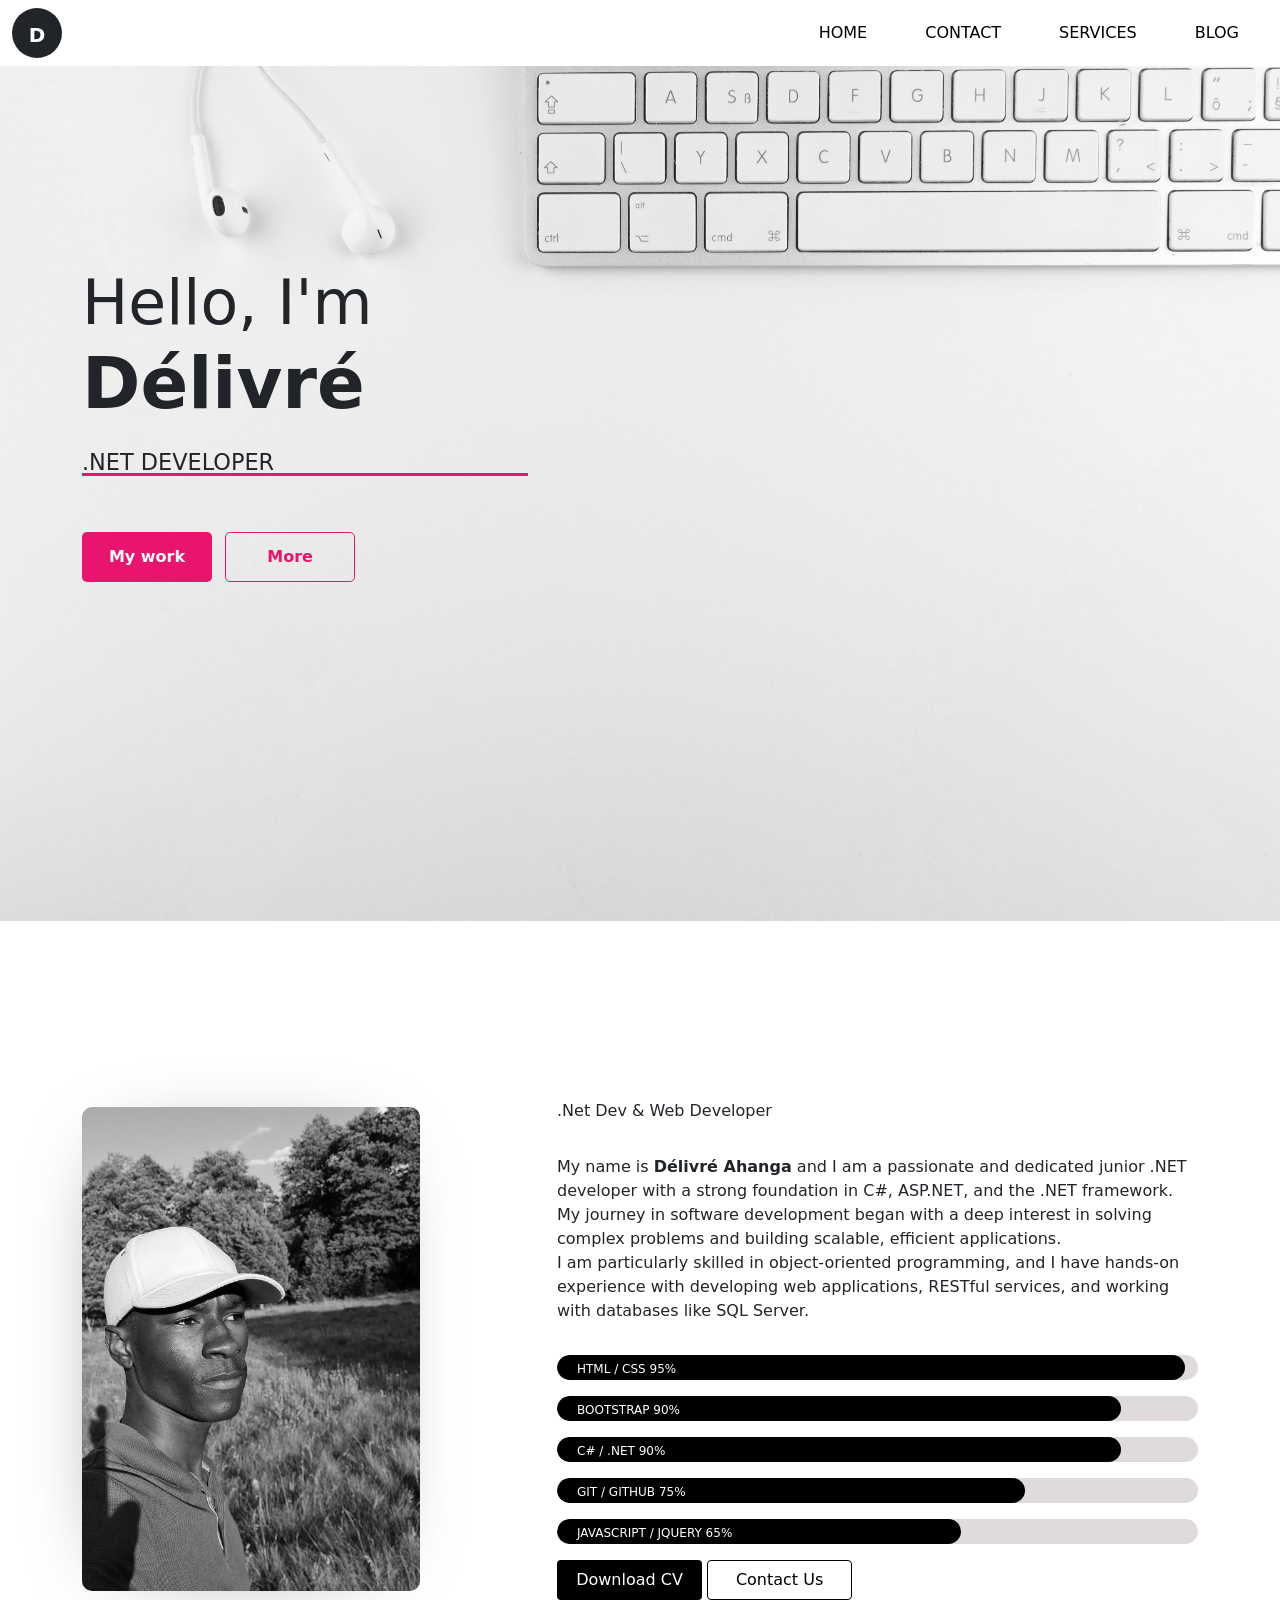
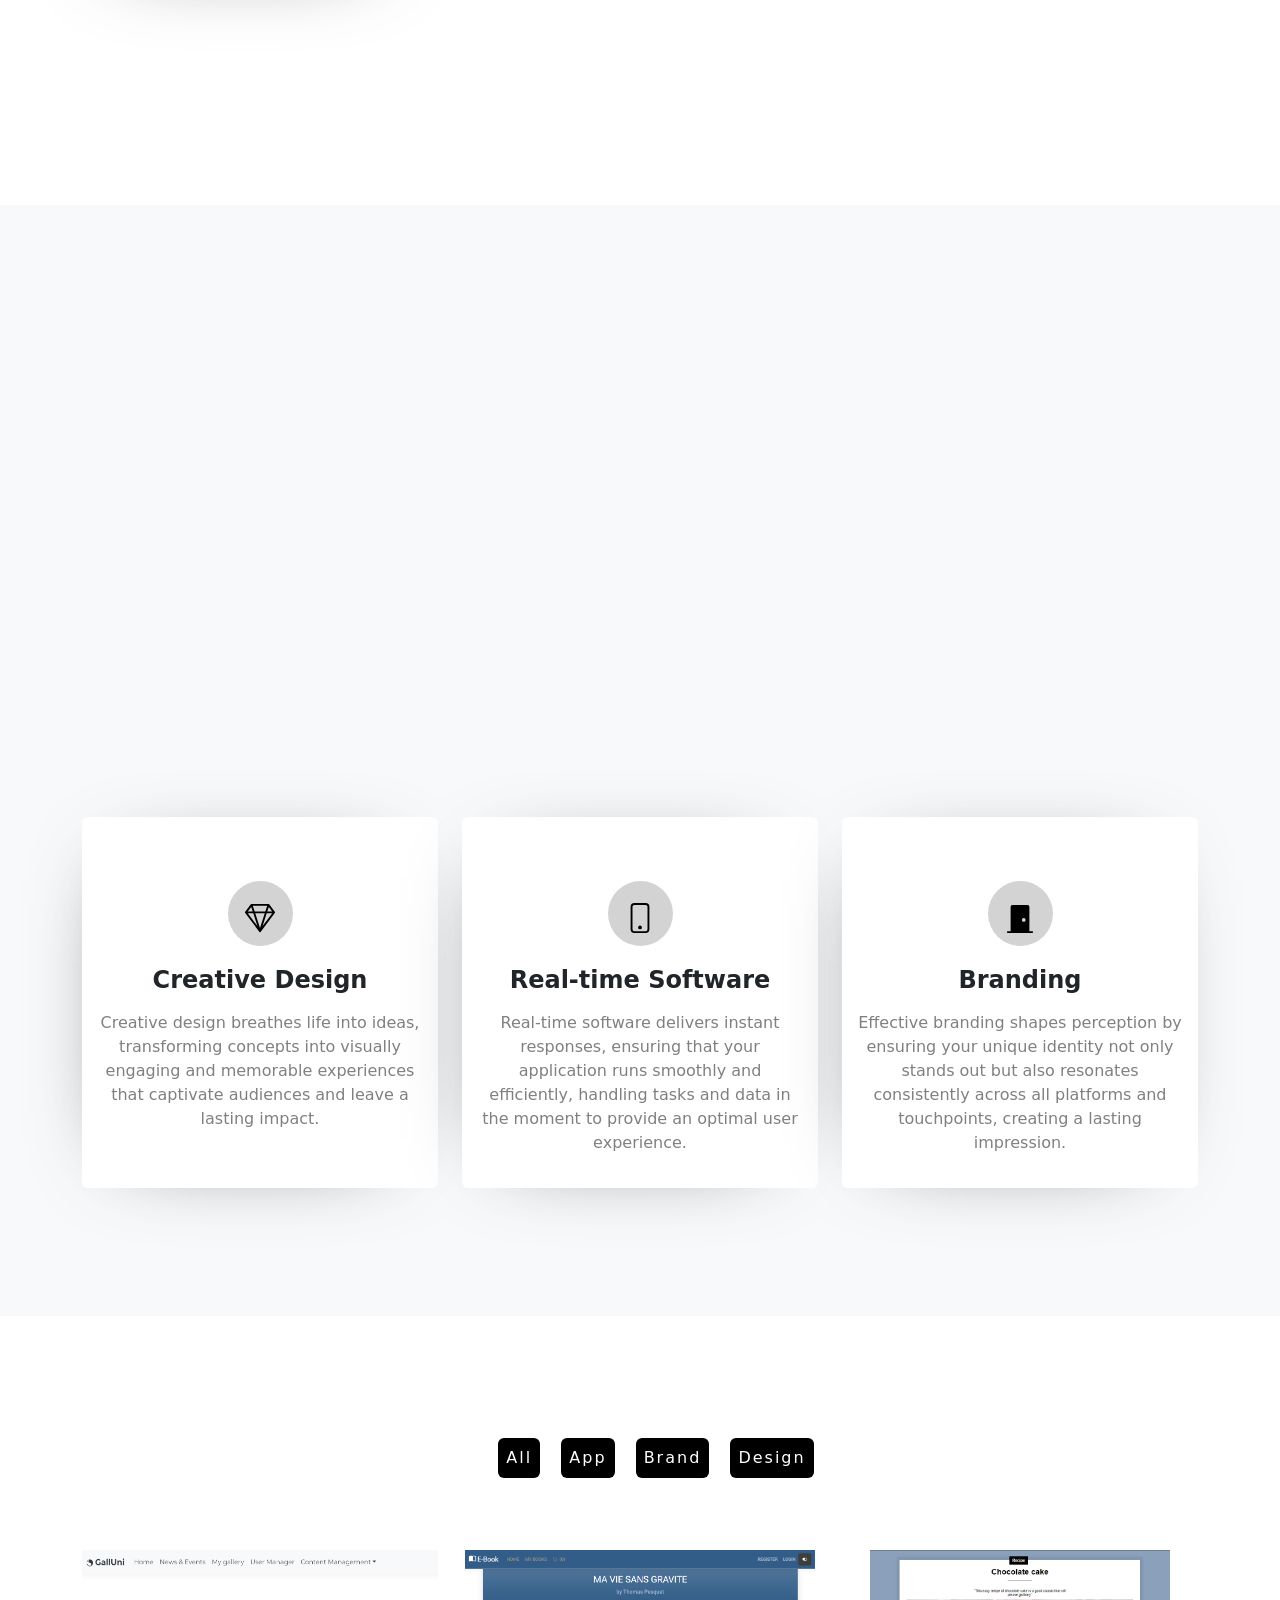
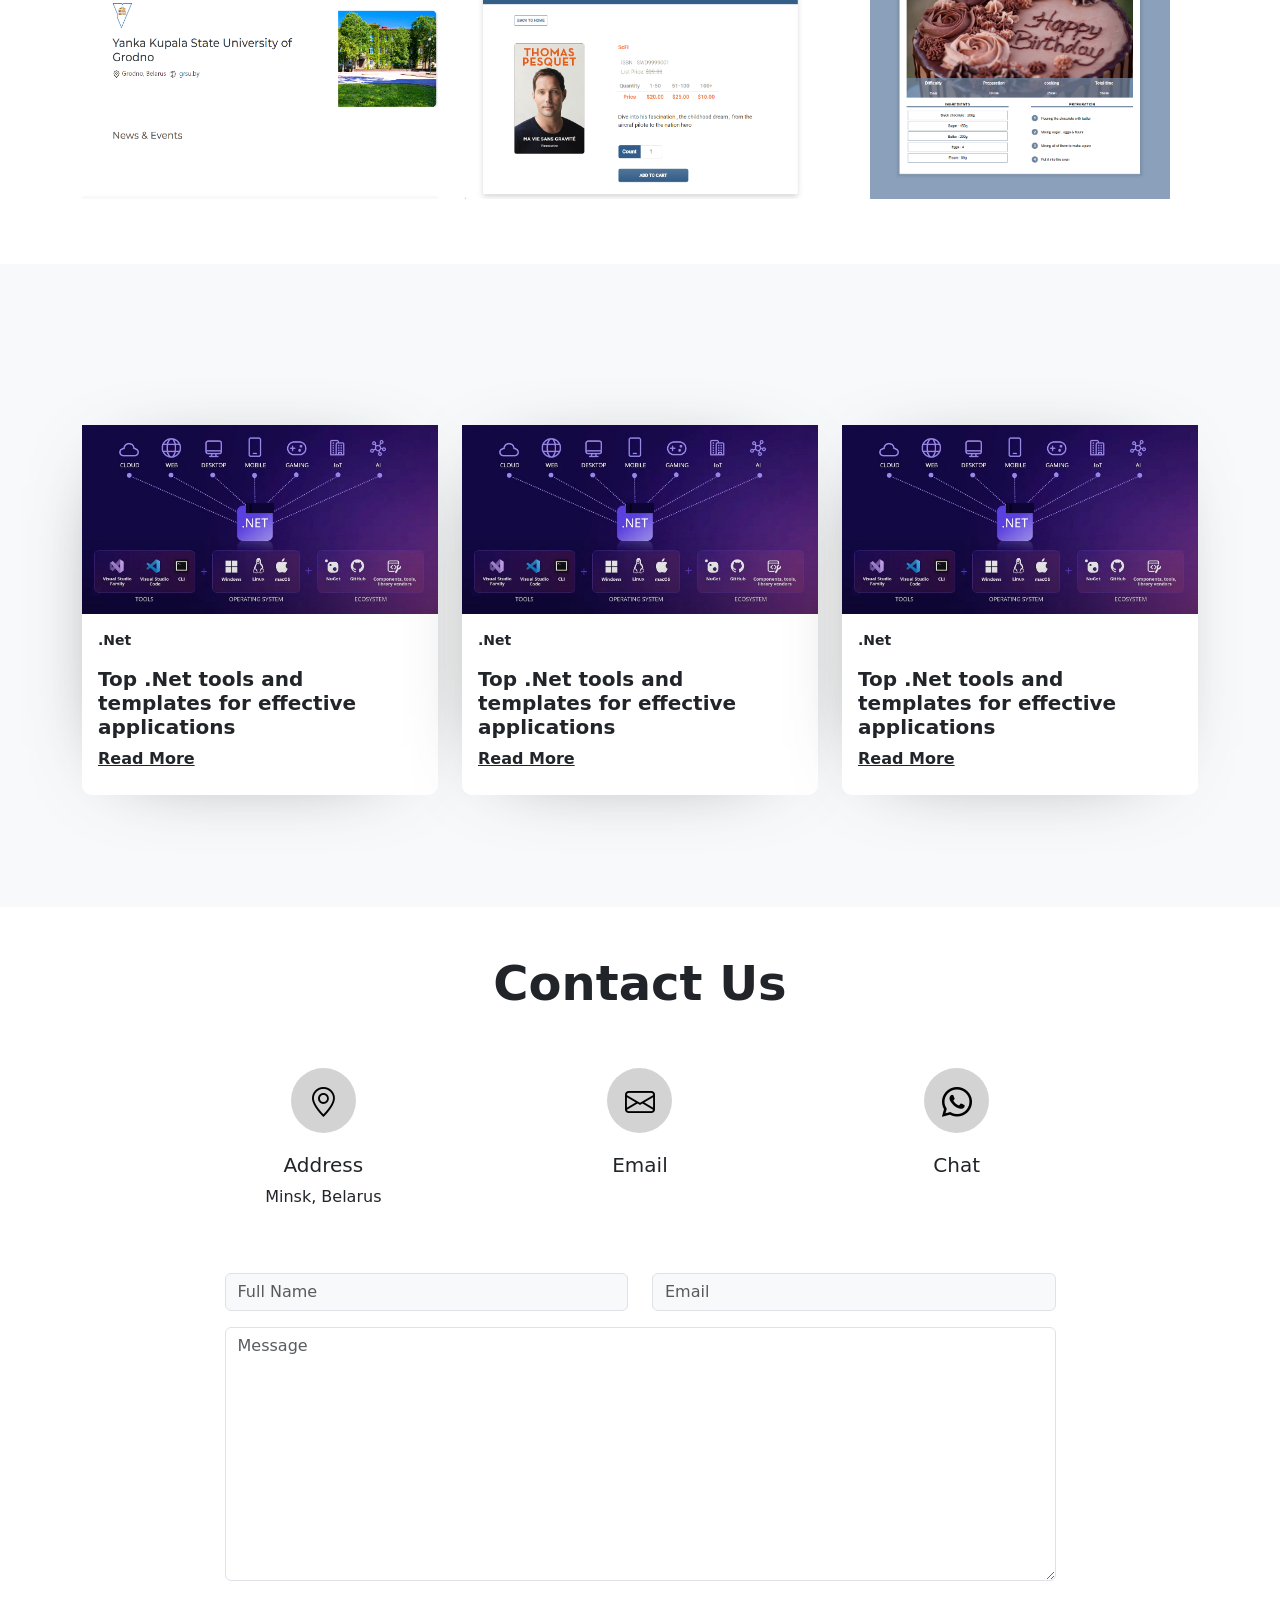
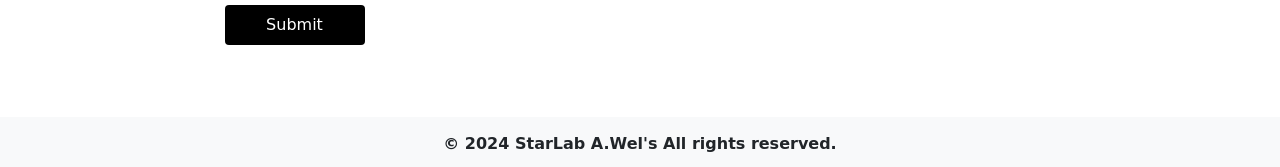
==== index.html @ 3ef00ea8 "Update index.html CV link" ====
<!doctype html>
<html lang="en">
  <head>
    <!-- Required meta tags -->
    <meta charset="utf-8">
    <meta name="viewport" content="width=device-width, initial-scale=1">
    <!--GitHub style-->
    <link rel="stylesheet" href="https://unpkg.com/aos@next/dist/aos.css" />

    <!-- Bootstrap CSS -->
    <link rel="stylesheet" href="https://cdn.jsdelivr.net/npm/bootstrap-icons@1.11.3/font/bootstrap-icons.min.css">
    <link href="https://cdn.jsdelivr.net/npm/bootstrap@5.3.3/dist/css/bootstrap.min.css" rel="stylesheet" integrity="sha384-QWTKZyjpPEjISv5WaRU9OFeRpok6YctnYmDr5pNlyT2bRjXh0JMhjY6hW+ALEwIH" crossorigin="anonymous">
    <link href="https://cdn.jsdelivr.net/npm/bootstrap@5.0.2/dist/css/bootstrap.min.css" rel="stylesheet" integrity="sha384-EVSTQN3/azprG1Anm3QDgpJLIm9Nao0Yz1ztcQTwFspd3yD65VohhpuuCOmLASjC" crossorigin="anonymous">
    <link href="index.css" rel="stylesheet">
    <title>My portfolio</title>
  </head>
  <body>
    <nav class="navbar navbar-expand-lg text-uppercase sticky-top">
      <div class="container-fluid">
        <a class="navbar-brand fw-bold p-0 m-0 text-start" href="#main">
          <div class="circle bg-dark text-white text-center text-decoration-none m-0"
           style="height:50px;width:50px; font-size: 20px;">
            D
          </div>
        </a>
        <div class="navbar-toggler toggle text-end" type="button" data-bs-toggle="collapse" data-bs-target="#navbarNav" aria-controls="navbarNav" aria-expanded="false" aria-label="Toggle navigation">
          <!--<span class="navbar-toggler-icon"></span>-->
          <span></span>
          <span></span>
          <span></span>        
        </div>
        <script>
          let menutoggle=document.querySelector('.toggle');
          menutoggle.onclick= function(){
            menutoggle.classList.toggle('active');
          }
        </script>
        <div class="collapse navbar-collapse" id="navbarNav">
          <div class="navbar-nav ms-auto">
            <a class="nav-link px-lg-4 rounded" aria-current="page" href="#main">Home</a>
            <a class="nav-link px-lg-4 rounded" href="#contact">Contact</a>
            <a class="nav-link px-lg-4 rounded" href="#services">Services</a>
            <a class="nav-link px-lg-4 rounded" href="#blog">Blog</a>
          </div>
        </div>
      </div>
    </nav>  
    <div class="container-fluid">
      <div class="toast bg-success sticky-top text-center" id="successToast" style="position: fixed; top: 20px; right: 20px;" data-delay="3000">
        <div class="toast-header">
            <strong class="me-auto text-white">Success</strong>
            <button type="button" class="ml-2 mb-1 close" data-dismiss="toast">&times;</button>
        </div>
        <div class="toast-body text-white">
            Message sent successfully!
        </div>
     </div>
    </div>   
    
    <!--main section start  -->
<section id="main" class="main py-5">
  <div class="container py-5">
    <div class="row py-5">
      <div class="col-g-6 py-5">
        <h4>  
          <small style="font-weight: lighter;">Hello, I'm</small><br>
          Délivré
        </h4>
        <h6 class="pt-3">.NET DEVELOPER</h6>
        <input type="button" value="My work" class="btn1 mt-5 me-2" href="#portfolio">
        <input type="button" value="More" class="btn2 mt-5">
      </div>
    </div>
  </div>
</section>

<section class="about py-5">
  <div class="container py-5">
    <div class="row">
      <div class="col-lg-5" style=" object-fit:scale-down;">
        <img src="delivre_whiteandblack.jpg" data-aos="fade-right" data-aos-duration="1500"
         class="img-fluid" style="text-align:center;" alt="">
      </div>
      <div class="col-lg-7 pt-3">
        <h1 data-aos="flip-up" data-aos-duration="1500"> About Me</h1>
        <p> .Net Dev & Web Developer</p>
        <p class="py-3">          
            My name is <span class="fw-bold">Délivré Ahanga</span> and I am a passionate and dedicated junior .NET developer with a strong foundation in C#, ASP.NET, and the .NET framework.
            <br> My journey in software development began with a deep interest in solving complex problems and building scalable, efficient applications.
            <br>I am particularly skilled in object-oriented programming, and I have hands-on experience with developing web applications, RESTful services, and  
            working with databases like SQL Server.         
        </p>
        <div class="progress my-3">
          <div class="pro-value1">
            <p>HTML / CSS  <span class="text-white float-right"> 95%</span></p>
          </div>          
        </div>
        <div class="progress my-3">
          <div class="pro-value2">
            <p>BOOTSTRAP <span class="text-white float-right">90%</span></p>
          </div>
        </div>
        <div class="progress my-3">
          <div class="pro-value3">
            <p>C# / .NET <span class="text-white float-right">90%</span></p>
          </div>
        </div>
        <div class="progress my-3">
          <div class="pro-value5">
            <p>GIT / GITHUB <span class="text-white float-right">75%</span></p>
          </div>
        </div>
        <div class="progress my-3">
          <div class="pro-value4">
            <p>JAVASCRIPT / JQUERY <span class="text-white float-right">65%</span></p>
          </div>
        </div>
        
        <a href="https://drive.google.com/file/d/1N7n8lRLq1uTWmAWv3kA9rnPeduih3I2L/view?usp=sharing" target="_blank" style="text-decorative-none">
          <input type="button" class="btn1" value="Download CV"></a>
        <input type="button" class="btn2" value="Contact Us">
      </div>
    </div>
  </div>
</section>

<section class="services py-5 bg-light" id="services">
  <div class="container py-5">
    <h1 class="text-center pb-5" data-aos="flip-up" data-aos-duration="1500"> Services</h1>
    <div class="row pb-3">
      <div class="col-lg-4 mb-3">
        <div class="card text-center py-5"data-aos="fade-in" data-aos-duration="1500">
          <div  class="card-body">
            <div class="circle text-center">
              <span>
                <svg xmlns="http://www.w3.org/2000/svg" width="16" height="16" fill="currentColor" class="bi bi-display" viewBox="0 0 16 16">
                  <path d="M0 4s0-2 2-2h12s2 0 2 2v6s0 2-2 2h-4q0 1 .25 1.5H11a.5.5 0 0 1 0 1H5a.5.5 0 0 1 0-1h.75Q6 13 6 12H2s-2 0-2-2zm1.398-.855a.76.76 0 0 0-.254.302A1.5 1.5 0 0 0 1 4.01V10c0 .325.078.502.145.602q.105.156.302.254a1.5 1.5 0 0 0 .538.143L2.01 11H14c.325 0 .502-.078.602-.145a.76.76 0 0 0 .254-.302 1.5 1.5 0 0 0 .143-.538L15 9.99V4c0-.325-.078-.502-.145-.602a.76.76 0 0 0-.302-.254A1.5 1.5 0 0 0 13.99 3H2c-.325 0-.502.078-.602.145"/>
                </svg>
              </span>
            </div>
            <h4 class="fw-bold pb-2">Web Design</h4>
            <p>In today's world, the visual design of software is key to creating user-friendly interfaces.
               That's where web designers like me step in and bring ideas to life.</p>
          </div>
        </div>
      </div>

      <div class="col-lg-4 mb-3">
        <div class="card text-center py-5" data-aos="fade-up" data-aos-duration="1500">
          <div  class="card-body">
            <div class="circle text-center">
              <span>
                <svg xmlns="http://www.w3.org/2000/svg" width="16" height="16" fill="currentColor" class="bi bi-phone" viewBox="0 0 16 16">
                  <path d="M11 1a1 1 0 0 1 1 1v12a1 1 0 0 1-1 1H5a1 1 0 0 1-1-1V2a1 1 0 0 1 1-1zM5 0a2 2 0 0 0-2 2v12a2 2 0 0 0 2 2h6a2 2 0 0 0 2-2V2a2 2 0 0 0-2-2z"/>
                  <path d="M8 14a1 1 0 1 0 0-2 1 1 0 0 0 0 2"/>
                </svg>
              </span>
            </div>
            <h4 class="fw-bold pb-2">Responsive Software</h4>
            <p>Responsive software adapts smoothly to various devices, ensuring your application 
              looks and functions well across all platforms.
              </p>
            </div>
        </div>
      </div>

      <div class="col-lg-4 mb-3">
        <div class="card text-center py-5" data-aos="fade-right" data-aos-duration="1500">
          <div  class="card-body">
            <div class="circle text-center">
              <span>
                <svg xmlns="http://www.w3.org/2000/svg" width="16" height="16" fill="currentColor" class="bi bi-code-slash" viewBox="0 0 16 16">
                  <path d="M10.478 1.647a.5.5 0 1 0-.956-.294l-4 13a.5.5 0 0 0 .956.294zM4.854 4.146a.5.5 0 0 1 0 .708L1.707 8l3.147 3.146a.5.5 0 0 1-.708.708l-3.5-3.5a.5.5 0 0 1 0-.708l3.5-3.5a.5.5 0 0 1 .708 0m6.292 0a.5.5 0 0 0 0 .708L14.293 8l-3.147 3.146a.5.5 0 0 0 .708.708l3.5-3.5a.5.5 0 0 0 0-.708l-3.5-3.5a.5.5 0 0 0-.708 0"/>
                </svg>
              </span>
            </div>
            <h4 class="fw-bold pb-2">Development</h4>
            <p>Development is where ideas turn into functional solutions.
               I focus on building robust and efficient applications, ensuring that every feature works smoothly and meets the user's needs.
              </p>
          </div>
        </div>
      </div>
    </div>
    <div class="row pb-3">
      <div class="col-lg-4 mb-3">
        <div class="card text-center py-5" data-aos="fade-left" data-aos-duration="1500">
          <div  class="card-body">
            <div class="circle text-center">
              <span>
                <svg xmlns="http://www.w3.org/2000/svg" width="16" height="16" fill="currentColor" class="bi bi-gem" viewBox="0 0 16 16">
                  <path d="M3.1.7a.5.5 0 0 1 .4-.2h9a.5.5 0 0 1 .4.2l2.976 3.974c.149.185.156.45.01.644L8.4 15.3a.5.5 0 0 1-.8 0L.1 5.3a.5.5 0 0 1 0-.6zm11.386 3.785-1.806-2.41-.776 2.413zm-3.633.004.961-2.989H4.186l.963 2.995zM5.47 5.495 8 13.366l2.532-7.876zm-1.371-.999-.78-2.422-1.818 2.425zM1.499 5.5l5.113 6.817-2.192-6.82zm7.889 6.817 5.123-6.83-2.928.002z"/>
                </svg>
              </span>
            </div>
            <h4 class="fw-bold pb-2">Creative Design</h4>
            <p>Creative design breathes life into ideas, transforming concepts into visually engaging 
              and memorable experiences that captivate audiences and leave a lasting impact.
            </p>
          </div>
        </div>
      </div>

      <div class="col-lg-4 mb-3">
        <div class="card text-center py-5" data-aos="fade-down" data-aos-duration="1500">
          <div  class="card-body">
            <div class="circle text-center">
              <span>
                <svg xmlns="http://www.w3.org/2000/svg" width="16" height="16" fill="currentColor" class="bi bi-phone" viewBox="0 0 16 16">
                  <path d="M11 1a1 1 0 0 1 1 1v12a1 1 0 0 1-1 1H5a1 1 0 0 1-1-1V2a1 1 0 0 1 1-1zM5 0a2 2 0 0 0-2 2v12a2 2 0 0 0 2 2h6a2 2 0 0 0 2-2V2a2 2 0 0 0-2-2z"/>
                  <path d="M8 14a1 1 0 1 0 0-2 1 1 0 0 0 0 2"/>
                </svg>
              </span>
            </div>
            <h4 class="fw-bold pb-2">Real-time Software</h4>
            <p>
              Real-time software delivers instant responses, ensuring that your application runs smoothly and efficiently,
               handling tasks and data in the moment to provide an optimal user experience.
            </p>
          </div>
        </div>
      </div>

      <div class="col-lg-4 mb-3">
        <div class="card text-center py-5" data-aos="fade-down-right" data-aos-duration="1500">
          <div  class="card-body">
            <div class="circle text-center">
              <span>
                <svg xmlns="http://www.w3.org/2000/svg" width="16" height="16" fill="currentColor" class="bi bi-door-closed-fill" viewBox="0 0 16 16">
                  <path d="M12 1a1 1 0 0 1 1 1v13h1.5a.5.5 0 0 1 0 1h-13a.5.5 0 0 1 0-1H3V2a1 1 0 0 1 1-1zm-2 9a1 1 0 1 0 0-2 1 1 0 0 0 0 2"/>
                </svg>
              </span>
            </div>
            <h4 class="fw-bold pb-2">Branding</h4>
            <p>
              Effective branding shapes perception by ensuring your unique identity not only stands out 
              but also resonates consistently across all platforms and touchpoints, creating a lasting impression.
            </p>
          </div>
        </div>
      </div>
    </div>
  </div>
</section>
<section id="portfolio" class="portfolio">
  <div  class="container">
    <h1 class="text-center pb-5" data-aos="flip-up" data-aos-duration="1500">Portfolio</h1>
    <div class="control text-center">
      <ul>
        <li class="button m-2 p-2 active rounded" data-filter="filter">All</li>
        <li class="button active m-2 p-2 rounded" data-filter="App">App</li>
        <li class="button active m-2 p-2 rounded" data-filter="Brand">Brand</li>
        <li class="button active m-2 p-2 rounded" data-filter="Design">Design</li>
      </ul>
    </div>
    <div class="row my-5">
      <div class="col-lg-4 my-3" data-aos="fade-down-right" data-aos-duration="1000" data-aos-offset="300"
      data-aos-easing="ease-in-sine">
        <div class="item text-center">
          <img src="galluni.png"class="img-fluid filter App Brand Design" alt="">
          <span><svg data-bs-toggle="modal" data-bs-target="#portfolio-modal" xmlns="http://www.w3.org/2000/svg" width="50" height="50" fill="currentColor" class="bi bi-plus" viewBox="0 0 16 16">
            <path d="M8 4a.5.5 0 0 1 .5.5v3h3a.5.5 0 0 1 0 1h-3v3a.5.5 0 0 1-1 0v-3h-3a.5.5 0 0 1 0-1h3v-3A.5.5 0 0 1 8 4"/>
          </svg></span>
        </div>        
      </div>

      <div class="col-lg-4 my-3" data-aos="fade-down" data-aos-duration="1000"
      data-aos-anchor-placement="top-bottom">
        <div class="item text-center">
          <img src="bulky.png" class="img-fluid filter Brand" alt="">
          <span><svg data-bs-toggle="modal" data-bs-target="#portfolio-modal1" xmlns="http://www.w3.org/2000/svg" width="50" height="50" fill="currentColor" class="bi bi-plus" viewBox="0 0 16 16">
            <path d="M8 4a.5.5 0 0 1 .5.5v3h3a.5.5 0 0 1 0 1h-3v3a.5.5 0 0 1-1 0v-3h-3a.5.5 0 0 1 0-1h3v-3A.5.5 0 0 1 8 4"/>
          </svg></span>
        </div>        
      </div>
      <div class="col-lg-4 my-3" data-aos="fade-down-left" data-aos-duration="1000">
        <div class="item text-center">
          <img src="cake.png" class="img-fluid filter Design" alt="">
          <span><svg data-bs-toggle="modal" data-bs-target="#portfolio-modal2" xmlns="http://www.w3.org/2000/svg" width="50" height="50" fill="currentColor" class="bi bi-plus" viewBox="0 0 16 16">
            <path d="M8 4a.5.5 0 0 1 .5.5v3h3a.5.5 0 0 1 0 1h-3v3a.5.5 0 0 1-1 0v-3h-3a.5.5 0 0 1 0-1h3v-3A.5.5 0 0 1 8 4"/>
          </svg></span>
        </div>        
      </div>
      <!--
      <div class="col-lg-4 my-3" data-aos="fade-up-left" data-aos-duration="1000">
        <div class="item text-center">
          <img src="contract_manager.png" class="img-fluid filter Design" alt="">
          <span><svg data-bs-toggle="modal" data-bs-target="#portfolio-modal3" xmlns="http://www.w3.org/2000/svg" width="50" height="50" fill="currentColor" class="bi bi-plus" viewBox="0 0 16 16">
            <path d="M8 4a.5.5 0 0 1 .5.5v3h3a.5.5 0 0 1 0 1h-3v3a.5.5 0 0 1-1 0v-3h-3a.5.5 0 0 1 0-1h3v-3A.5.5 0 0 1 8 4"/>
          </svg></span>
        </div>        
      </div>
      <div class="col-lg-4 my-3" data-aos="fade-up-right" data-aos-duration="1000">
        <div class="item text-center">
          <img src="morse.png" class="img-fluid filter Design" alt="">
          <span><svg data-bs-toggle="modal" data-bs-target="#portfolio-modal4" xmlns="http://www.w3.org/2000/svg" width="50" height="50" fill="currentColor" class="bi bi-plus" viewBox="0 0 16 16">
            <path d="M8 4a.5.5 0 0 1 .5.5v3h3a.5.5 0 0 1 0 1h-3v3a.5.5 0 0 1-1 0v-3h-3a.5.5 0 0 1 0-1h3v-3A.5.5 0 0 1 8 4"/>
          </svg></span>
        </div>        
      </div>
    -->
    </div>
    </div>
  </div>
</section>

<section class="blog bg-light py-5" id="blog">
  <div class="container">
    <h1 class="text-center" data-aos="flip-left" data-aos-duration="1500">Our Blog</h1>
    <div class="row py-5">
      <div class="col-lg-4 mb-3" data-aos="fade-down-right" data-aos-duration="1000">
        <div class="card">
          <img src="dotnetpic.jpg" class="img-fluid" alt="">
          <small class="px-3 py-3 fw-bold">.Net</small>
          <h5 class="fw-bold px-3">Top .Net tools and templates for effective applications</h5>
          <a href="#" class="fw-bold px-3 pb-4 text-dark">Read More</a>
        </div>
      </div>
      <div class="col-lg-4 mb-3" data-aos="fade-up" data-aos-duration="1000">
        <div class="card">
          <img src="dotnetpic.jpg" class="img-fluid" alt="">
          <small class="px-3 py-3 fw-bold">.Net</small>
          <h5 class="fw-bold px-3">Top .Net tools and templates for effective applications</h5>
          <a href="#" class="fw-bold px-3 pb-4 text-dark">Read More</a>
        </div>
      </div>
      <div class="col-lg-4 mb-3" data-aos="fade-down-left" data-aos-duration="1000">
        <div class="card">
          <img src="dotnetpic.jpg" class="img-fluid" alt="">
          <small class="px-3 py-3 fw-bold">.Net</small>
          <h5 class="fw-bold px-3">Top .Net tools and templates for effective applications</h5>
          <a href="#" class="fw-bold px-3 pb-4 text-dark">Read More</a>
        </div>
      </div>
    </div>
  </div>
</section>

<section class="contact py-5" id="contact">
  <div class="container">
    <h1 class="text-center">Contact Us</h1>
    <div class="row py-5">
      <div class="col-lg-10 mx-auto">
        <div class="row text-center">
          <div class="col-lg-4 col-md-1">
            <div class="circle text-center">
              <span>                
                <i class="bi bi-geo-alt"></i>
              </span>
            </div>
            <h5>Address</h5>
            <p>Minsk, Belarus</p>
          </div>
          <div class="col-lg-4 col-md-1">
            <div class="circle text-center">
              <span>
                <i class="bi bi-envelope"></i>
              </span>
            </div>
            <h5>Email</h5>
          </div>
          <div class="col-lg-4 col-md-1">
            <a class="text-decoration-none" href="https://wa.me/qr/7C7J42INUZVNE1" target="_blank">
              <div class="circle text-center">
                <span>
                  <i class="bi bi-whatsapp"></i>
                </span>
              </div>
            </a>            
            <h5>Chat</h5>
          </div>
        </div>
      </div>
    </div>

    <div class="row">
      <div class="col-lg-9 mx-auto">   
      
        <form action="https://formspree.io/f/movabdka" method="POST" id="myForm">
          <div class="row">
            <div class="col-lg-6">
              <input type="text" name="user_name" class="form-control bg-light mb-3" placeholder="Full Name" required>
            </div>
            <div class="col-lg-6">
              <input type="email" name="user_email" class="form-control bg-light mb-3" placeholder="Email" required>
            </div>
          </div>
          <div class="form-row">
            <div class="col-lg-12">
              <textarea name="message" class="form-control" cols="30" rows="10" placeholder="Message" required></textarea>
            </div>
          </div>
          <button type="submit" class="btn3 my-4">Submit</button>
        </form>               
      </div>
    </div>
  </div>
</section>

<footer class="container-fluid bg-light mb-0 py-0 fw-bold" style="bottom:0;position:relative; height: 50px;">
  <p class="text-center text-dark" style="padding-top: 15px;">
    &copy; 2024 StarLab A.Wel's All rights reserved.</p>
</footer>

<section>
  <div class="portfolio-modal modal fade mt-5" id="portfolio-modal" aria-hidden="true" role="dialog">
    <div class="modal-dialog modal-md" role="document">
      <div class="modal-content text-center">
        <div class="modal-body text-center">
          <div class="container-fluid py-3">
              <div class="row justify-content-center">
                <div class="col-lg-12 box">
                  <img src="galluni.png" class="img-fluid rounded" alt="">
                </div>
              </div>          
          </div>
        </div>
      </div>
    </div>
  </div>
  <div class="portfolio-modal modal fade mt-5" id="portfolio-modal1" aria-hidden="true" role="dialog">
    <div class="modal-dialog modal-md" role="document">
      <div class="modal-content text-center">
        <div class="modal-body text-center">
          <div class="container-fluid py-3">
              <div class="row justify-content-center">
                <div class="col-lg-12">
                  <img src="bulky.png" class="img-fluid rounded" alt="">
                </div>
              </div>          
          </div>
        </div>
      </div>
    </div>
  </div>
  <div class="portfolio-modal modal fade mt-5" id="portfolio-modal2" aria-hidden="true" role="dialog">
    <div class="modal-dialog modal-md" role="document">
      <div class="modal-content text-center">
        <div class="modal-body text-center">
          <div class="container-fluid py-3">
              <div class="row justify-content-center">
                <div class="col-lg-12">
                  <img src="cake.png" class="img-fluid rounded" alt="">
                </div>
              </div>          
          </div>
        </div>
      </div>
    </div>
  </div>
  <div class="portfolio-modal modal fade mt-5" id="portfolio-modal3" aria-hidden="true" role="dialog">
    <div class="modal-dialog modal-md" role="document">
      <div class="modal-content text-center">
        <div class="modal-body text-center">
          <div class="container-fluid py-3">
              <div class="row justify-content-center">
                <div class="col-lg-12">
                  <img src="contract_manager.png" class="img-fluid rounded" alt="">
                </div>
              </div>          
          </div>
        </div>
      </div>
    </div>
  </div>
  <div class="portfolio-modal modal fade mt-5" id="portfolio-modal4" aria-hidden="true" role="dialog">
    <div class="modal-dialog modal-md" role="document">
      <div class="modal-content text-center">
        <div class="modal-body text-center">
          <div class="container-fluid py-3">
              <div class="row justify-content-center">
                <div class="col-lg-12">
                  <img src="morse.png" class="img-fluid rounded" alt="">
                </div>
              </div>          
          </div>
        </div>
      </div>
    </div>
  </div>  
</section>


<script src="https://code.jquery.com/jquery-3.6.0.min.js"></script>
 <!--Email Js call -->
 <script type="text/javascript" src="https://cdn.emailjs.com/dist/email.min.js"></script>

  <!-- Option 1: Bootstrap Bundle with Popper -->
  <script src="https://cdn.jsdelivr.net/npm/bootstrap@5.3.3/dist/js/bootstrap.bundle.min.js" integrity="sha384-YvpcrYf0tY3lHB60NNkmXc5s9fDVZLESaAA55NDzOxhy9GkcIdslK1eN7N6jIeHz" crossorigin="anonymous"></script>
  <script src="https://cdn.jsdelivr.net/npm/@popperjs/core@2.9.3/dist/umd/popper.min.js"></script>

<script>
  $(document).ready(function(){
    $(".button").click(function(){      
       var value = $(this).attr("data-filter");
       if(value == "all"){
        $(".filter").show("100");  
       }
       else{
         $(".filter").not("."+value).hide("1000"); 
         $(".filter").filter("."+value).show("1000");
       }
    });

    $("ul .button").click(function(){
       $(this).addClass('active').siblings().removeClass('active');
    });
 })
</script>  

<script>

(function(){
    emailjs.init('pWz-E04pp-NTKmn6R');
})();

</script>
<script>

document.getElementById('myForm').addEventListener('submit', function(event) {
    event.preventDefault(); // Prevent the default form submission behavior

    emailjs.sendForm('service_e95y8jp','template_lguih6m', '#myForm')
        .then(function(response) {
            console.log('SUCCESS!', response.status, response.text);          
            $('#successToast').toast('show');          
            clearForm();
        }, function(error) {
            console.error('FAILED...', error);
            alert('Failed to send the message. Please try again later.');
        });
});
</script>

<script>
  function clearForm() {
    document.getElementById('myForm').reset();
}
</script>
<script>
  document.getElementById('myForm').reset();
</script>  
   
    <!--Animation API's call -->
    <script src="https://unpkg.com/aos@next/dist/aos.js"></script>
    <script>
      AOS.init();
    </script>
  </body>
</html>
---- index.css ----
body html{
 margin-right: 0%;
 padding-right: 0%;
 margin-left: 20%;
 padding-left: 20%;
 width: 500px;
 justify-content: center;
 box-sizing: border-box;
 overflow-x:hidden ;
}
*{
    padding:0;
    margin:0;
    box-sizing:border-box;
}
.navbar{
    background-color: white;
}
.nav-link
{
    margin: 5px;
    padding-left: 5px;
    color:black;
    font-size: 1rem;
    cursor: pointer;
    text-decoration: none;
}
.nav-link:hover{
    color:white;
    background-color: black;
}
.navbar-brand
{
    font-size: 1.25rem;
    color: black;
    text-decoration: none;
}
/* main section Design */
.main
{
 background: url(pexels-goumbik-1420701.jpg) no-repeat;
 background-size: cover;
 width: 100%;
 height: 95vh;
}
.main h4
{
    font-size: 4.4rem;
    font-weight: 700;
}
.main h6
{
    font-size: 1.4rem;
    text-transform: uppercase;
    line-height: 1;
    border-bottom: 3px solid rgb(233,20,109);
    width:  40%;
}
.main .btn1
{
    height: 50px;
    width: 130px;
    background-color: rgb(233, 20, 109);
    color:white;
    outline:none;
    border:none;
    font-weight: bold;
    border-radius: 5px;
}
.btn1:hover{    
    background-color: black;
    transition: 0.5s;
}
.main .btn2
{
    height: 50px;
    width: 130px;
    background-color: transparent;
    color:rgb(233, 20, 109);
    outline:none;
    border: 1px solid rgb(233, 20, 109);
    font-weight: bold;
    border-radius: 5px;
}
.btn2:hover
{
    background-color: black;
    transition: 0.5s;
    color: white;
}
.about img{   
    -webkit-box-shadow: -8px 6px 89px -54px rgba(0,0,0,0.75);
-moz-box-shadow: -8px 6px 89px -54px rgba(0,0,0,0.75);
box-shadow: -8px 6px 89px -54px rgba(0,0,0,0.75);
object-fit: cover;
border-radius: 10px;
margin-right: 10%;
width: 75%;
margin-top:20%;
height: 70%;
}
h1{
    font-size: 3rem;
    font-weight: 900;
}
.progress
{
    background-color: rgb(223,219,219);
    justify-content:flex-start;
    border-radius: 50px;
    align-items: denter;
    position: relative;
    display: flex;
    height: 25px;
    width: 100%;
}
.pro-value1
{
    animation: load1 3s normal forwards;
    border-radius: 50px;
    background-color: black;
    height:25px;
    width:0;
}
.pro-value2
{
    animation: load2 3s normal forwards;
    border-radius: 50px;
    background-color: black;
    height:25px;
    width:0;
}
.pro-value3
{
    animation: load3 3s normal forwards;
    border-radius: 50px;
    background-color: black;
    height:25px;
    width:0;
}
.pro-value4
{
    animation: load4 3s normal forwards;
    border-radius: 50px;
    background-color: black;
    height:25px;
    width:0;
}
.pro-value5
{
    animation: load5 3s normal forwards;
    border-radius: 50px;
    background-color: black;
    height:25px;
    width:0;
}
.progress p{
    color:white;
    padding-left: 20px;
    padding-top: 5px;
}
@keyframes load1 {
    0%{
        width:0;
    }
    100%{
        width: 98%;
    }
}
@keyframes load2{
    0%{
        width: 0;
    }
    100%{
        width:88%;
    }
}
@keyframes load3{
    0%{
        width: 0;
    }
    100%{
        width:88%;
    }
}
@keyframes load4{
    0%{
        width: 0;
    }
    100%{
        width:63%;
    }
}
@keyframes load5{
    0%{
        width: 0;
    }
    100%{
        width:73%;
    }
}
.btn1{
    height: 40px;
    width: 145px;
    outline: none;
    border:none;
    background-color: black;
    color:white;
    border-radius: 4px;    
}
.btn1:hover
{
    background-color: transparent;
    color:black;
    border:1px solid black;
    transition: 0.5s;
}
.btn2{
    height: 40px;
    width: 145px;
    outline: none;
    border:1px solid black;
    background-color: transparent;
    color:black;
    border-radius: 4px;    
}
.btn2:hover
{
    background-color: black;
    color:white;
    border:none;
    transition: 0.5s;
}
.card
{
    border:none;
    outline:none;

    -webkit-box-shadow: -8px 6px 89px -54px rgba(0,0,0,0.75);
-moz-box-shadow: -8px 6px 89px -54px rgba(0,0,0,0.75);
box-shadow: -8px 6px 89px -54px rgba(0,0,0,0.75);
}
.card p{
    color:gray;
}
.circle
{
    height: 65px;
    width: 65px;
    background-color: lightgray;
    color: black;
    padding: 12px;
    font-size: 30px;
    border-radius: 50%;
    display: inline-block;
    margin-bottom: 20px;
}
.circle svg{
    width: 30px;
    height: 30px;
}
.card:hover .circle{
 background-color: black;
 color:white;
 transition: 0.5s;
}
.card-body
{
    height: 275px;
}
.card-body:hover
{
    margin-top: 5px;
}
.control ul li{
    list-style: none;
    background-color: black;
    padding:5px 15px;
    color: white;
    display: inline-block;
    cursor:pointer;
    letter-spacing: 2px;

}
.item{
    position: relative;
    border-radius:20px;    
    height:250px;
}
.item img{
    height:249px
}

.item:hover{
    -webkit-box-shadow: -18px 3px 108px -65px rgba(0,0,0,0.75);
-moz-box-shadow: -18px 3px 108px -65px rgba(0,0,0,0.75);
box-shadow: -18px 3px 108px -65px rgba(0,0,0,0.75);
transition: 0.5s;
}
.item span
{
position: absolute;
top:40%;
left:45%;
font-size:40px;
color:black;
cursor:pointer;
opacity:0;
}
.item:hover span{
    opacity:1;
    transition: 0.5s;
}
.item:before{
    content: "";
    left:0;
    top:0;
    height: 100%;
    width: 100%;
    background-color: rgba(238,235,230,0.644);
    opacity:0;
    position:absolute;
}
.item:hover::before{
    opacity: 1;
    transition:0.5s
}
.portfolio-modal img
{
    max-height: 400px;
    width: fit-content;
    object-fit: cover;
    overflow: auto;
}
.portfolio-modal .box
{
    overflow: auto;
    width: 100%;
}
.blog .card
{
   border-radius: 10px;
}
.blog .card:hover
{
    height:345px;
    width: 345px;
    -webkit-box-shadow: -18px 3px 108px -65px rgba(0,0,0,0.75);
-moz-box-shadow: -18px 3px 108px -65px rgba(0,0,0,0.75);
box-shadow: -18px 3px 108px -65px rgba(0,0,0,0.75);
transition: 0.5s;
}
.circle:hover{
    background-color: black;
    color: white;
    transition:0.4s;
    width: 70px;
    height: 70px;
}
.btn3
{
    background-color: black;
    color:white;
    outline: none;
    border: none;
    height: 40px;
    width: 140px;
    border-radius:4px ;
}
.btn3:hover
{
    background-color:white;
    color: black;
    border:1px solid black;
    transition: 0.5s;
}
/*Toggler Design effect*/
.toggle{
    position:relative;
    width: 60px;
    height: 60px;
    background-color: white;
    box-shadow: 0 10px 20px rgba(0,0,0,0.08);
    border-radius: 10px;
    display:flex;
    justify-content: center;
    align-items: center;
    overflow: hidden;
}
.toggle span
{
    position: absolute;
    width: 35px;
    height: 4px;
    background: black;
    border-radius: 4px;
    transition: 0.5s;
}
.toggle span:nth-child(1) {
 transform: translateY(-15px);
 width: 25px;
 left: 10px;
}
.toggle span:nth-child(2){
    transform: translateY(15px);
    width: 20px;
    left: 10px;
}
.toggle.active span:nth-child(1)
{   
    width: 40px;
    transform: translateY(0px) rotate(45deg);
    transition-delay: 0.125s;
}
.toggle.active span:nth-child(2)
{
    transform: translateX(15px);
    width: 15px;
    left:10px;
    transition-delay: 0.25s;
}
.toggle.active span:nth-child(2)
{   
    width: 40px;
    transform: translateY(0px) rotate(315deg);
}
.toggle.active span:nth-child(3)
{
    transform: translateX(60px);
}
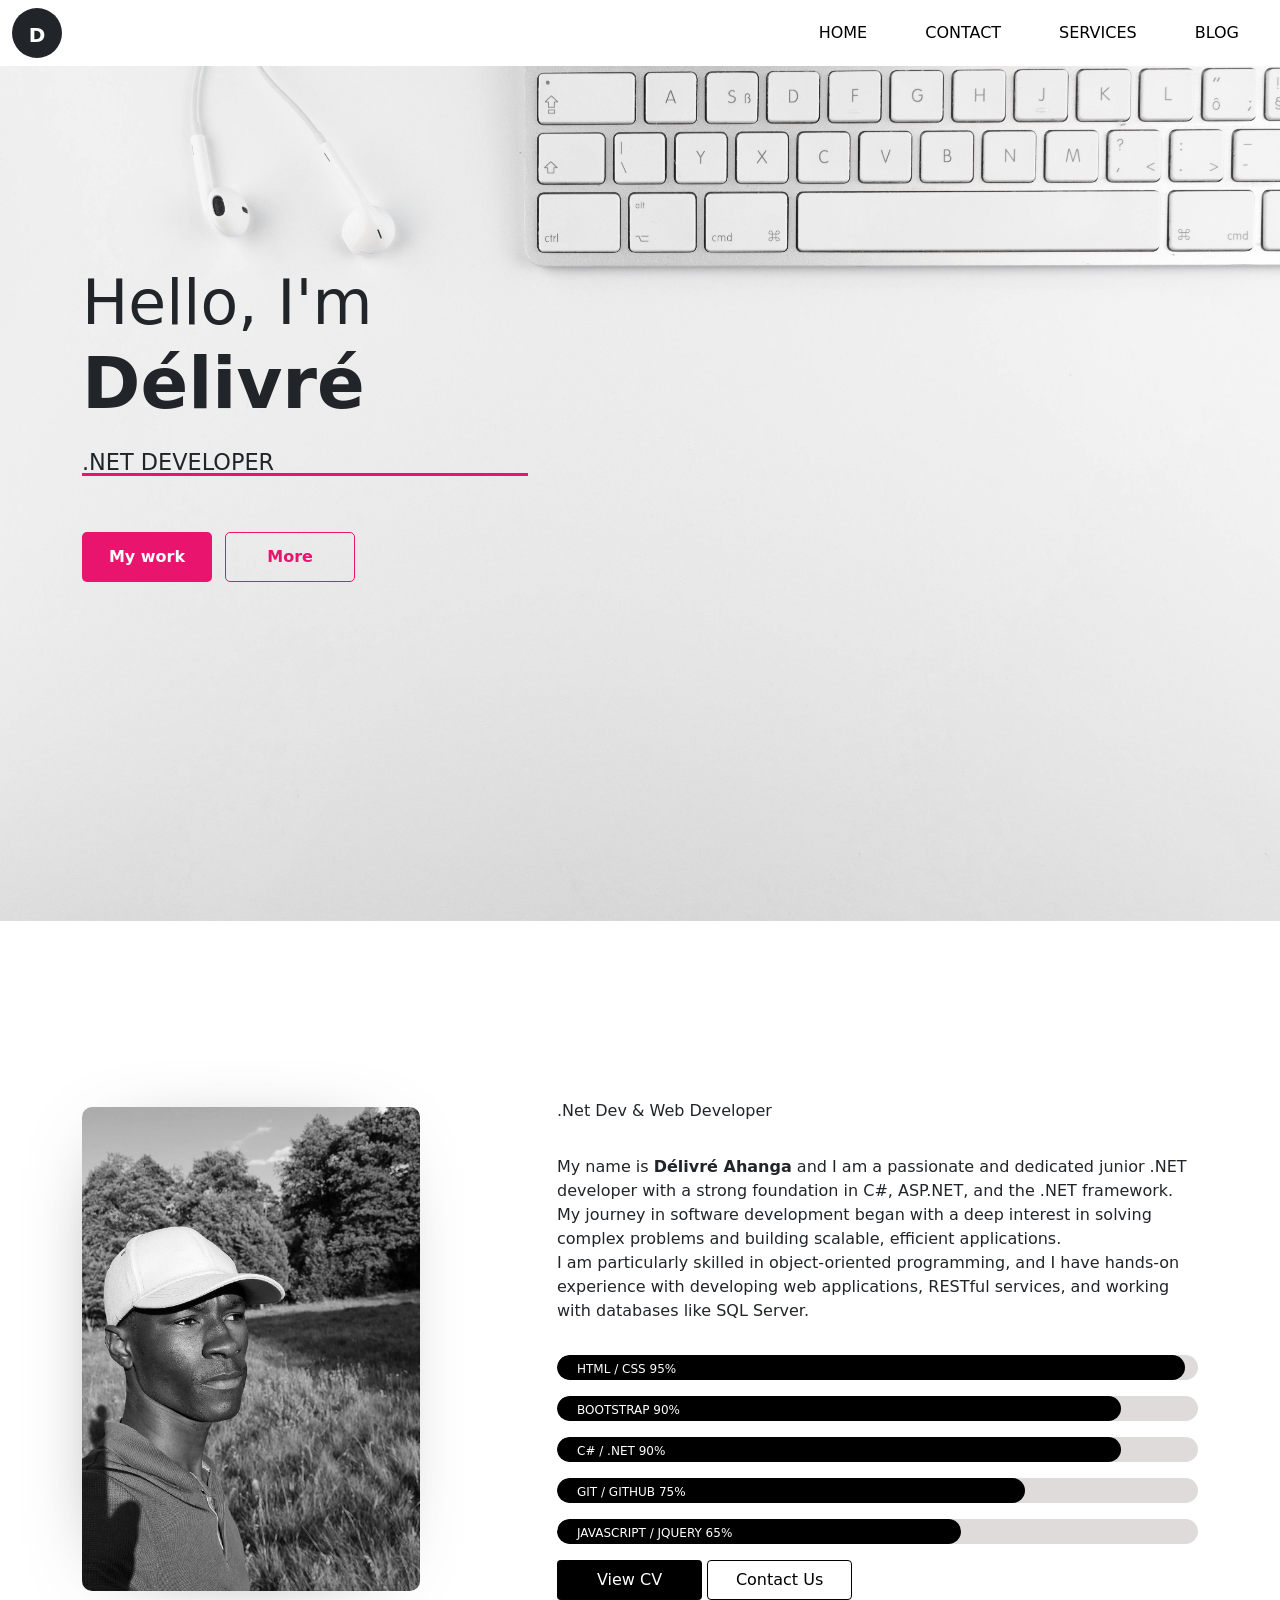
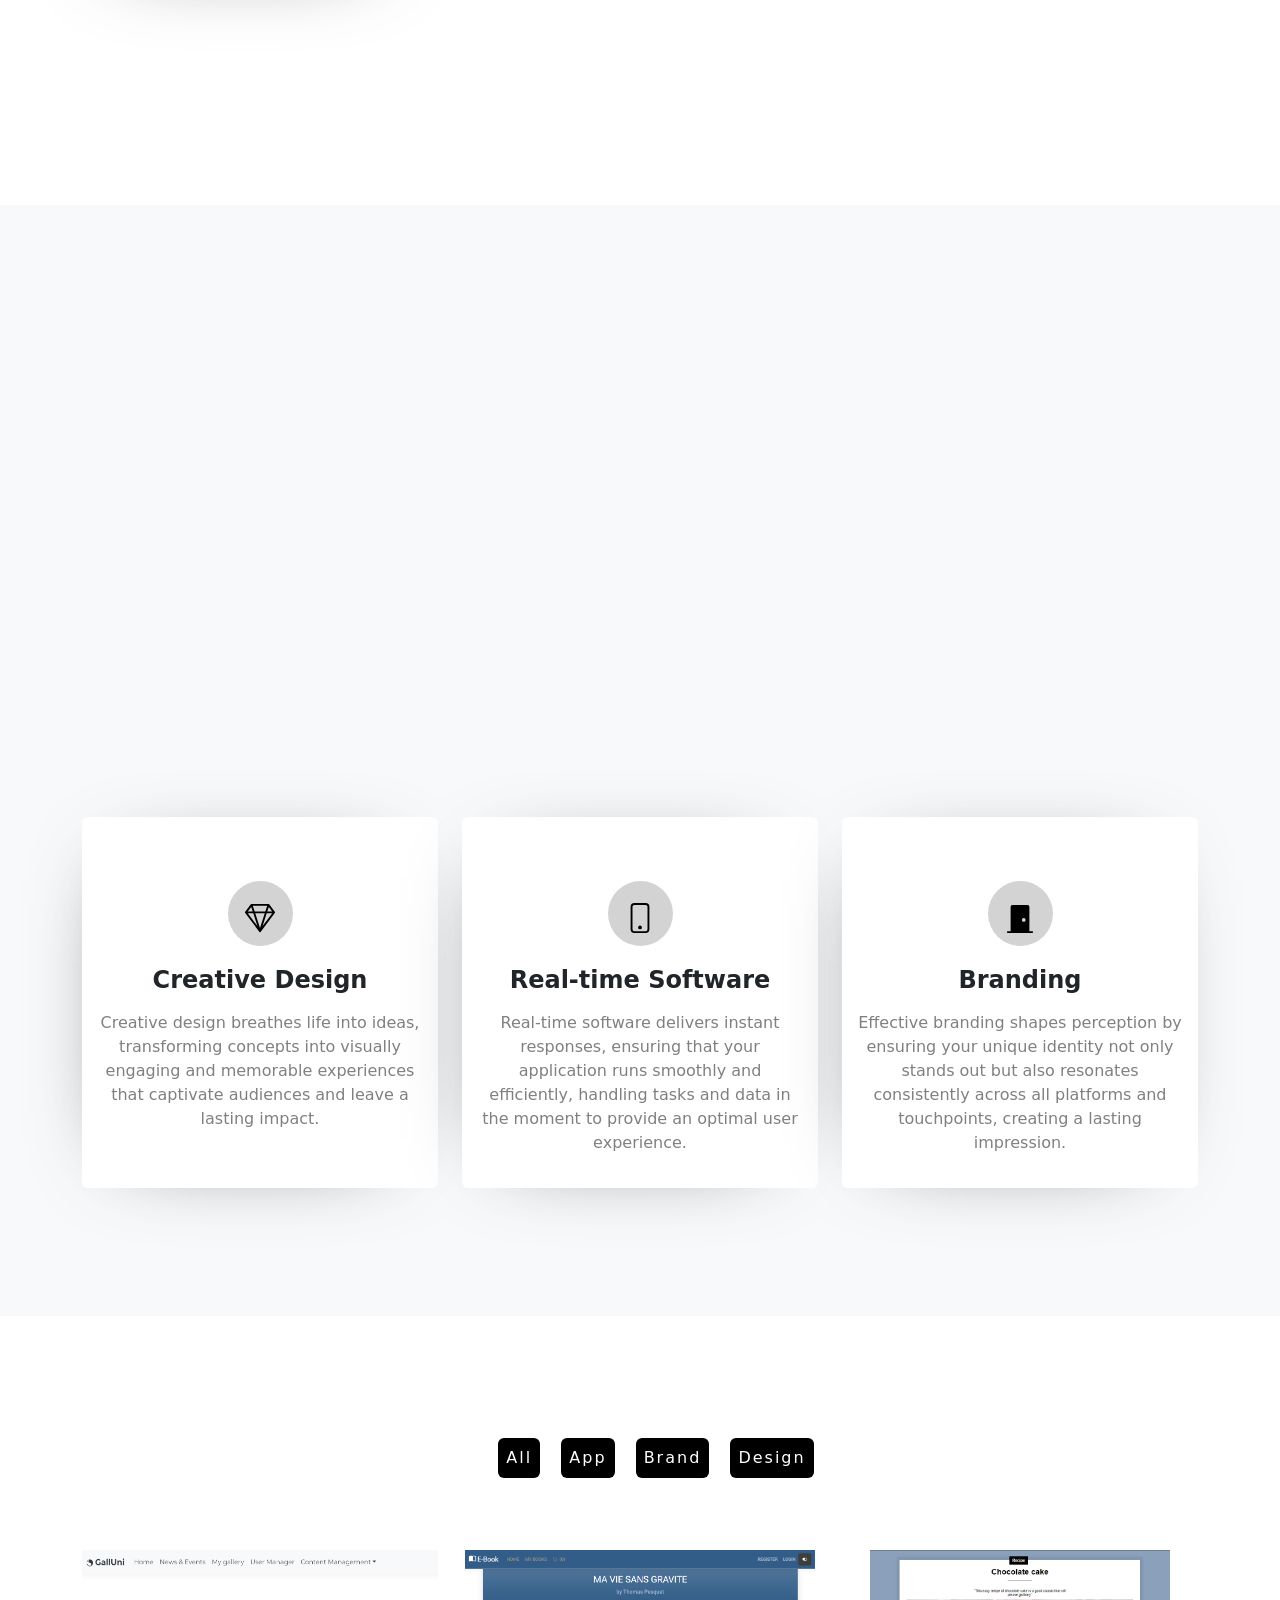
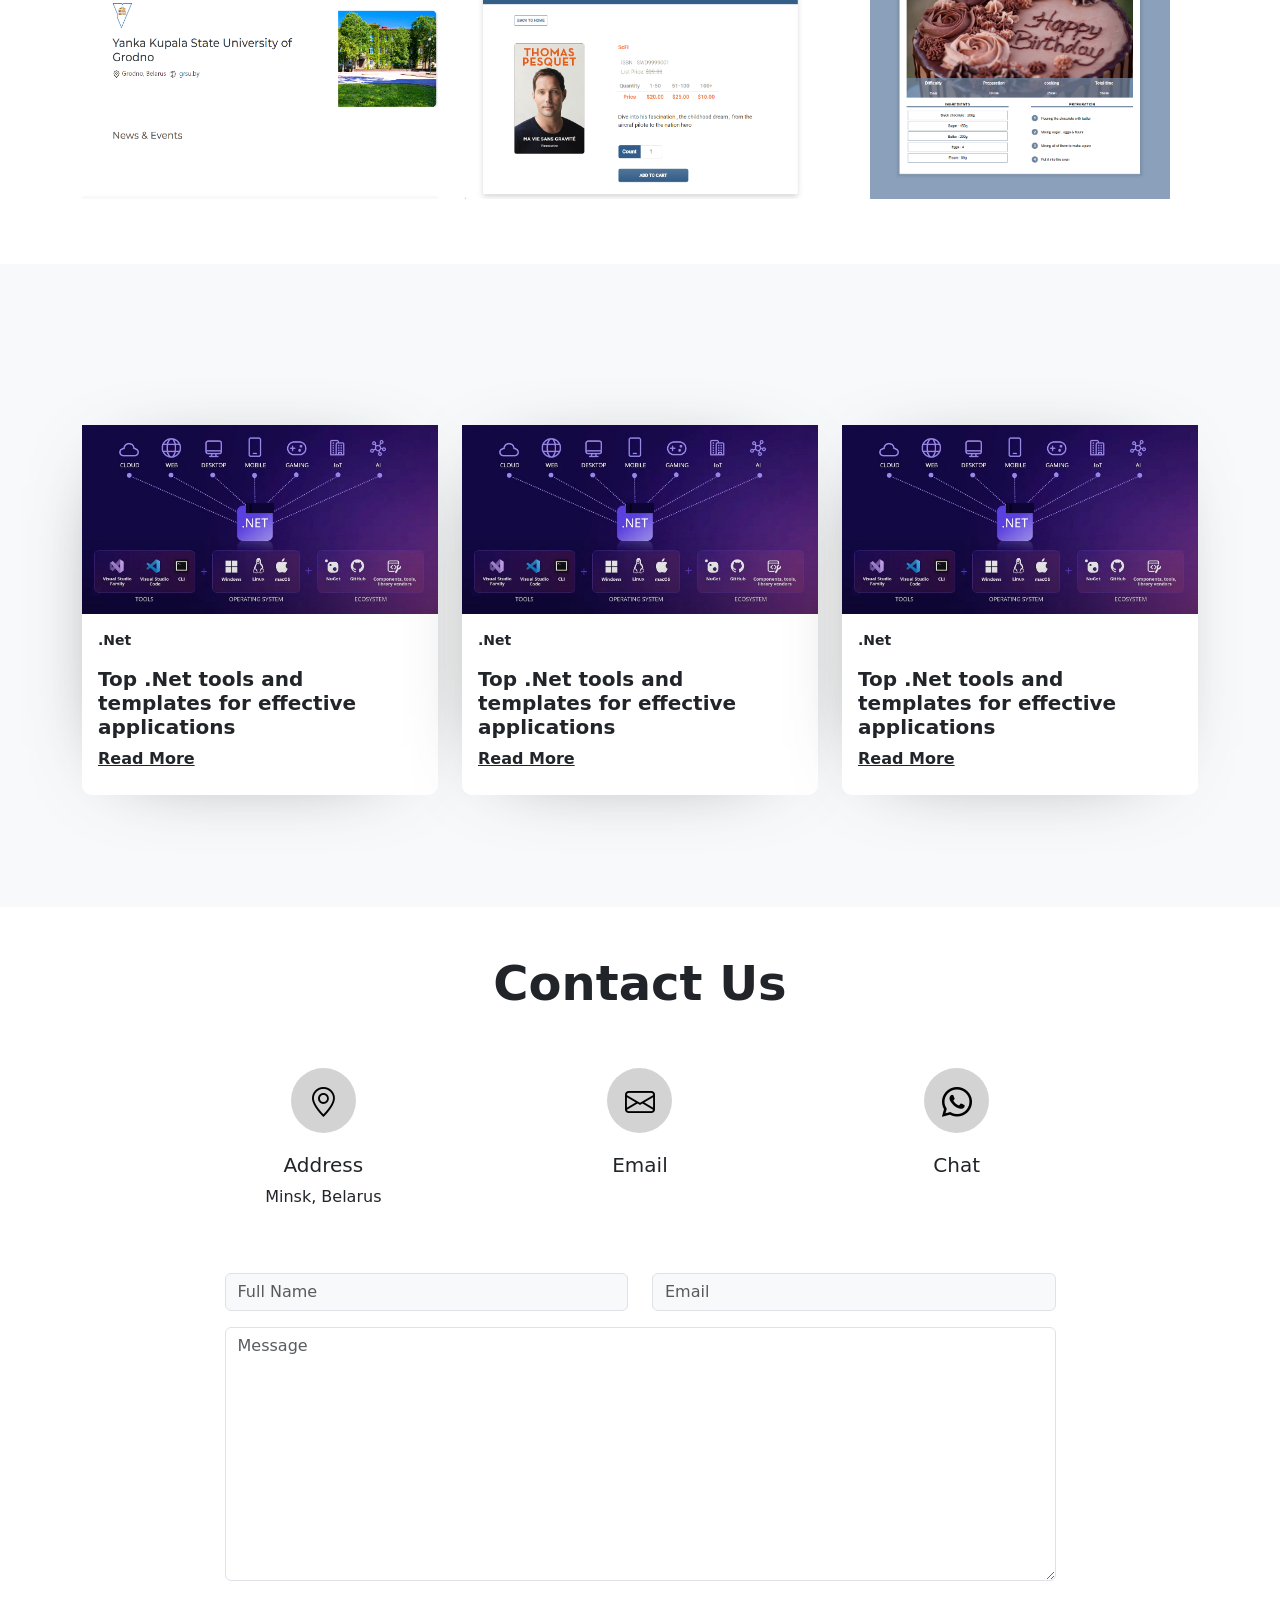
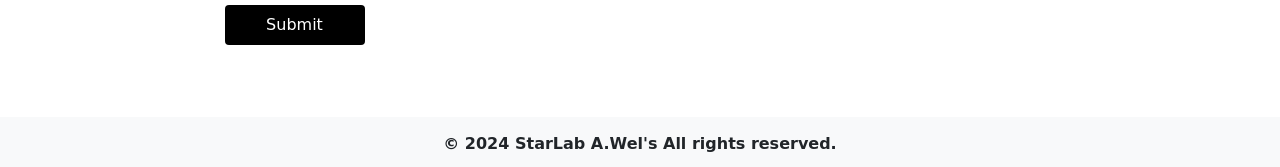
==== commit e61430b8: "Update index.html New features" ====
--- a/index.html
+++ b/index.html
@@ -38,7 +38,7 @@
         <div class="collapse navbar-collapse" id="navbarNav">
           <div class="navbar-nav ms-auto">
             <a class="nav-link px-lg-4 rounded" aria-current="page" href="#main">Home</a>
-            <a class="nav-link px-lg-4 rounded" href="#contact">Contact</a>
+            <a class="nav-link px-lg-4 rounded" href="#contactUs">Contact</a>
             <a class="nav-link px-lg-4 rounded" href="#services">Services</a>
             <a class="nav-link px-lg-4 rounded" href="#blog">Blog</a>
           </div>
@@ -67,7 +67,7 @@
           Délivré
         </h4>
         <h6 class="pt-3">.NET DEVELOPER</h6>
-        <input type="button" value="My work" class="btn1 mt-5 me-2" href="#portfolio">
+        <input type="button" value="My work" class="btn1 mt-5 me-2" href="#portfolioWork">
         <input type="button" value="More" class="btn2 mt-5">
       </div>
     </div>
@@ -117,8 +117,10 @@
         </div>
         
         <a href="https://drive.google.com/file/d/1N7n8lRLq1uTWmAWv3kA9rnPeduih3I2L/view?usp=sharing" target="_blank" style="text-decorative-none">
-          <input type="button" class="btn1" value="Download CV"></a>
-        <input type="button" class="btn2" value="Contact Us">
+          <input type="button" class="btn1" value="View CV"></a>
+        <a style="text-decorative-none" href="contactUs">
+          <input type="button" class="btn2" value="Contact Us">
+        </a>
       </div>
     </div>
   </div>
@@ -242,7 +244,7 @@
     </div>
   </div>
 </section>
-<section id="portfolio" class="portfolio">
+<section id="portfolioWork" class="portfolio">
   <div  class="container">
     <h1 class="text-center pb-5" data-aos="flip-up" data-aos-duration="1500">Portfolio</h1>
     <div class="control text-center">
@@ -336,7 +338,7 @@
   </div>
 </section>
 
-<section class="contact py-5" id="contact">
+<section class="contact py-5" id="contactUs">
   <div class="container">
     <h1 class="text-center">Contact Us</h1>
     <div class="row py-5">
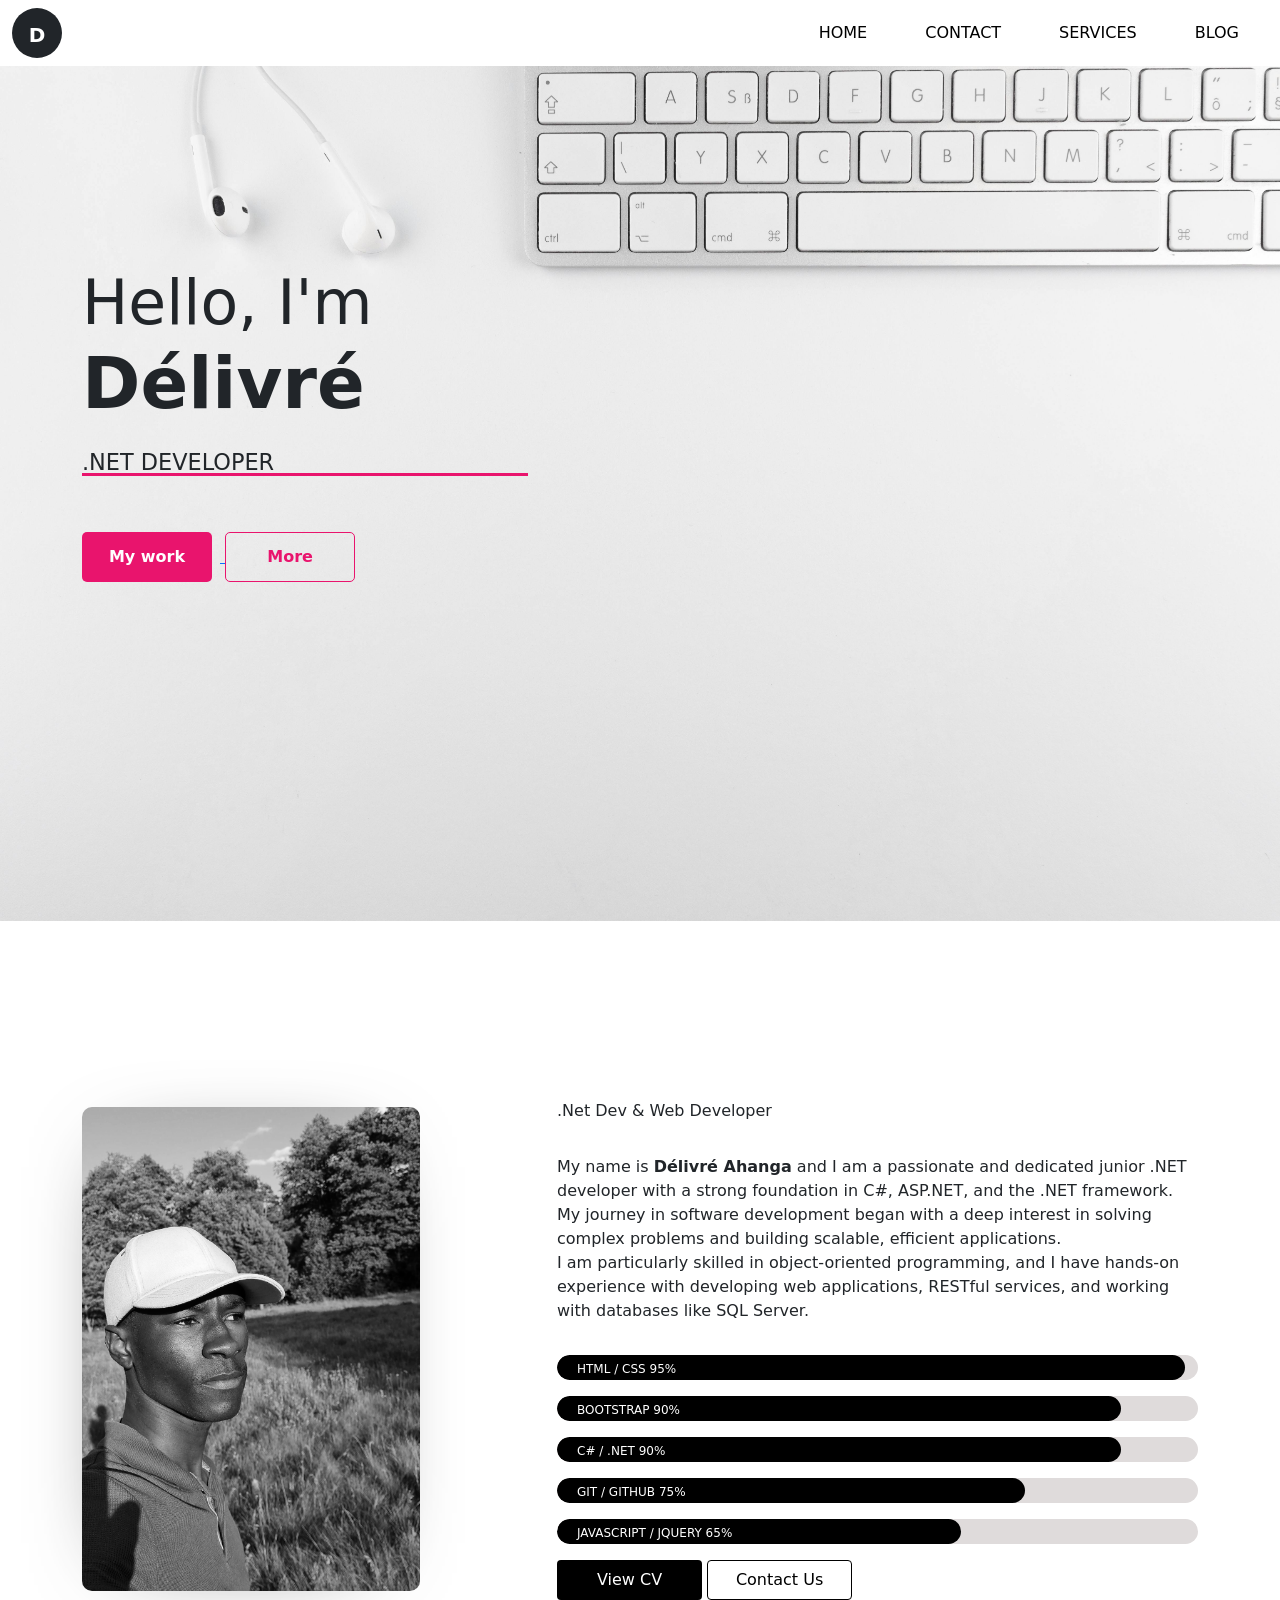
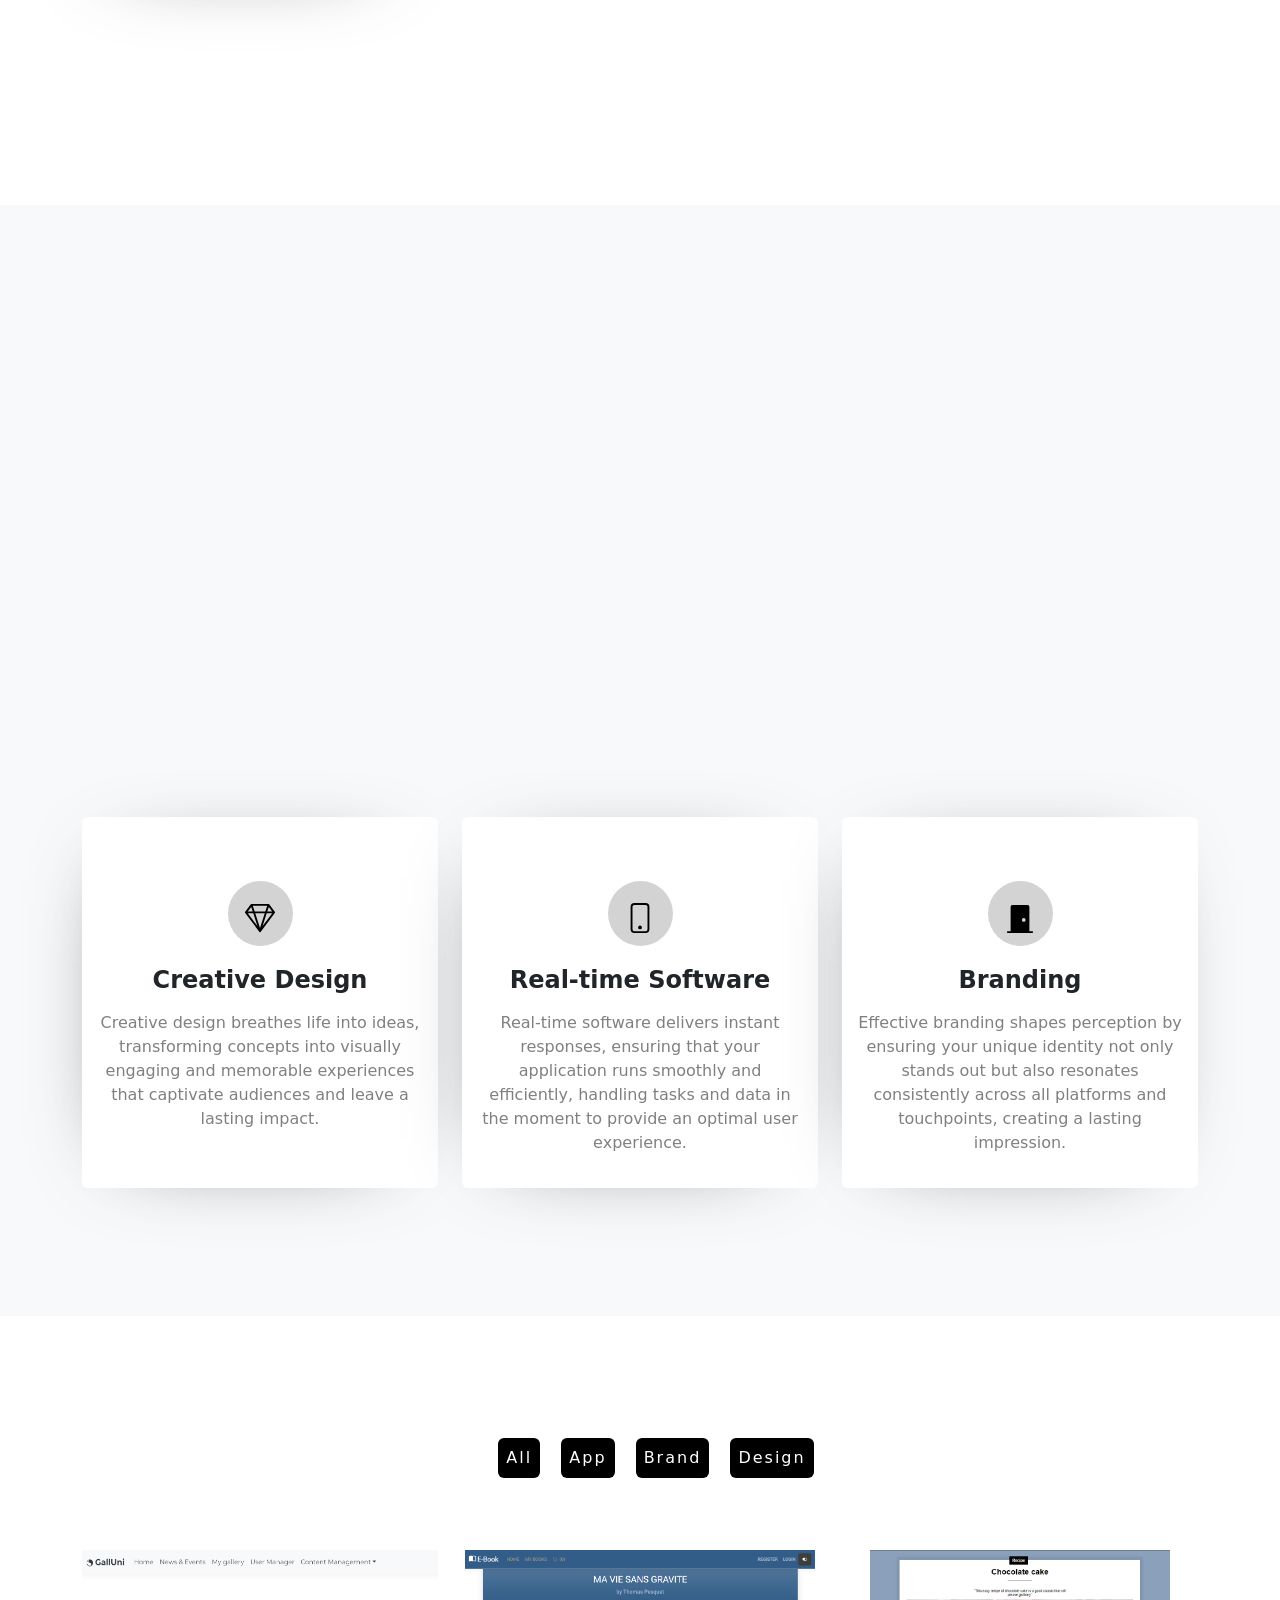
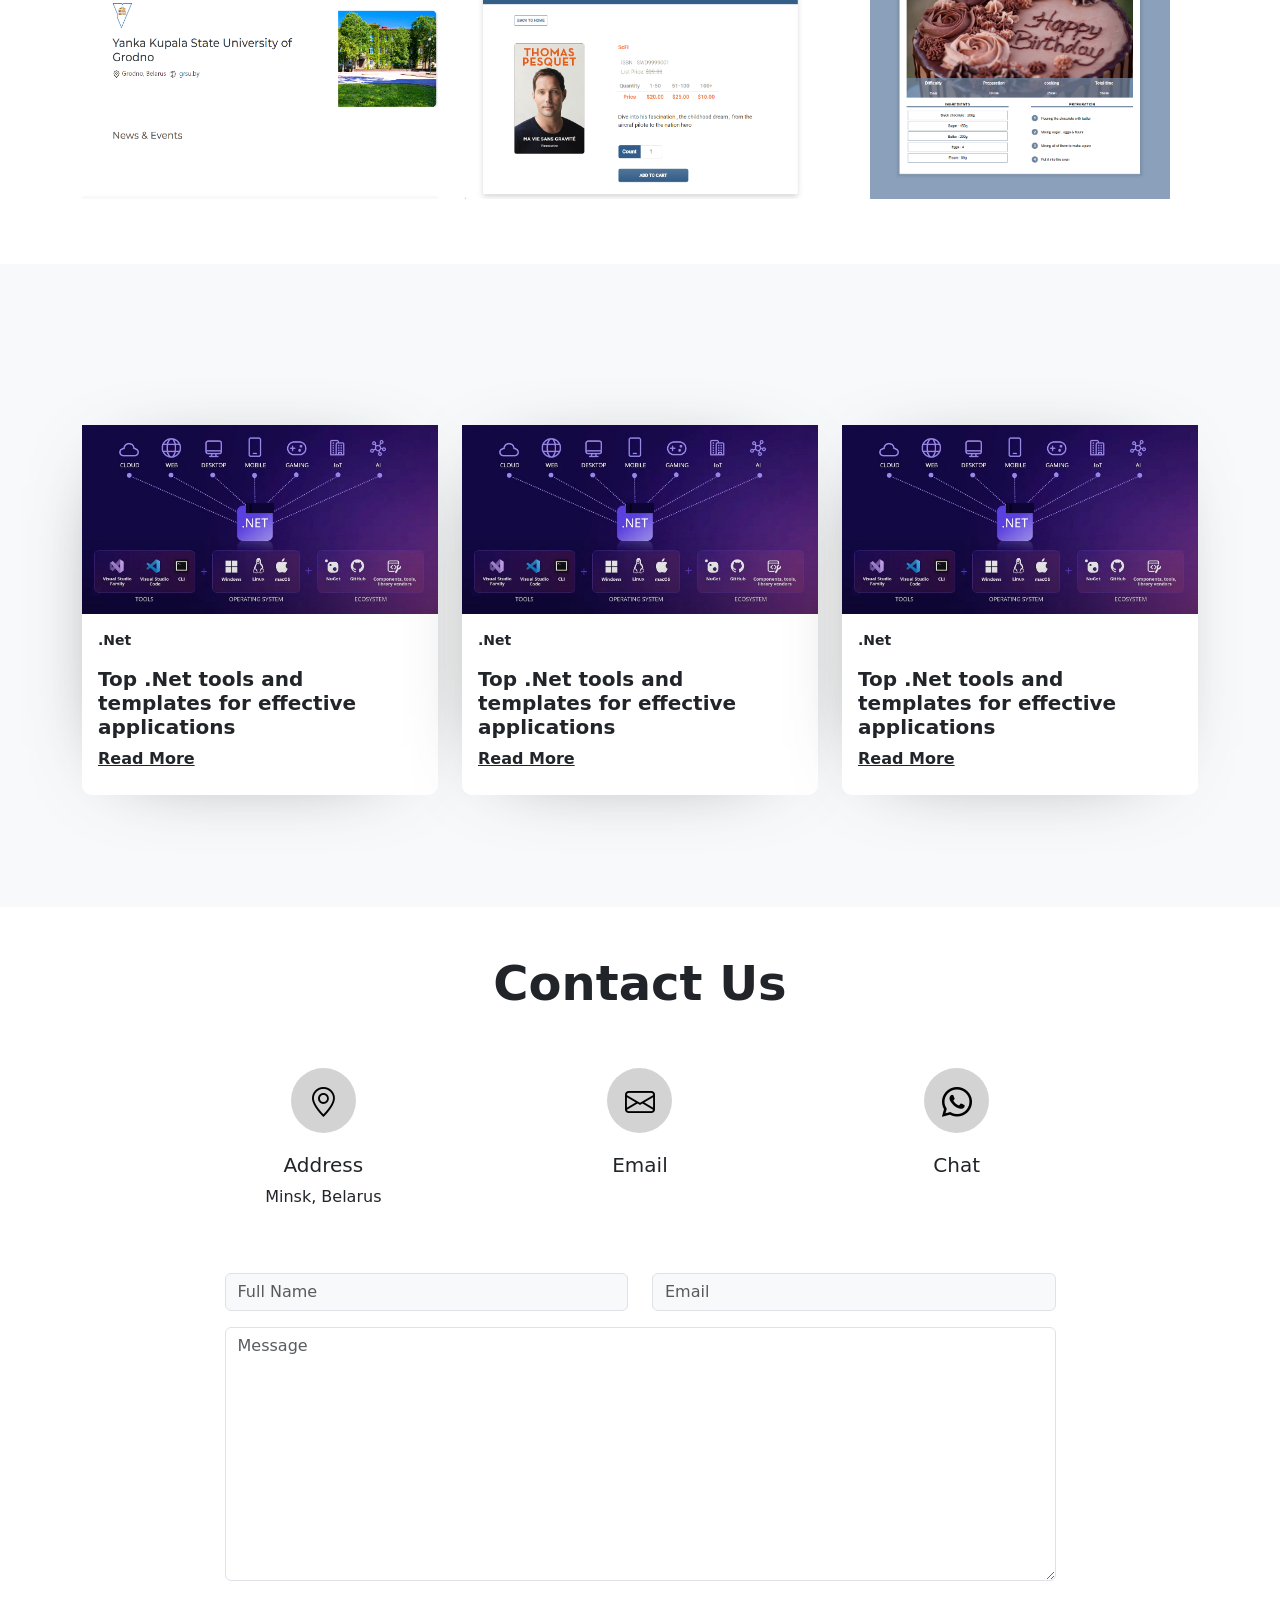
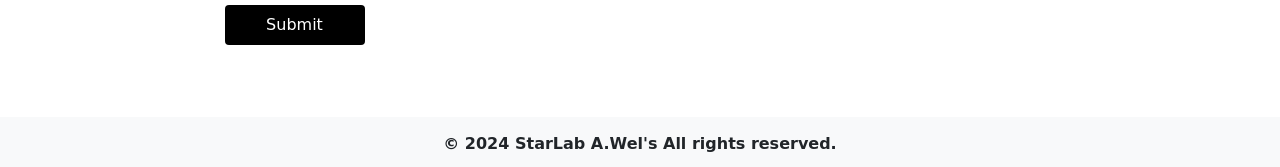
==== commit 759cf1d1: "Update index.html Fix bugs" ====
--- a/index.html
+++ b/index.html
@@ -67,7 +67,9 @@
           Délivré
         </h4>
         <h6 class="pt-3">.NET DEVELOPER</h6>
-        <input type="button" value="My work" class="btn1 mt-5 me-2" href="#portfolioWork">
+        <a style="text-decorative-none" href="#portfolioWork">
+          <input type="button" value="My work" class="btn1 mt-5 me-2" >
+        </a>        
         <input type="button" value="More" class="btn2 mt-5">
       </div>
     </div>
@@ -118,7 +120,7 @@
         
         <a href="https://drive.google.com/file/d/1N7n8lRLq1uTWmAWv3kA9rnPeduih3I2L/view?usp=sharing" target="_blank" style="text-decorative-none">
           <input type="button" class="btn1" value="View CV"></a>
-        <a style="text-decorative-none" href="contactUs">
+        <a style="text-decorative-none" href="#contactUs">
           <input type="button" class="btn2" value="Contact Us">
         </a>
       </div>
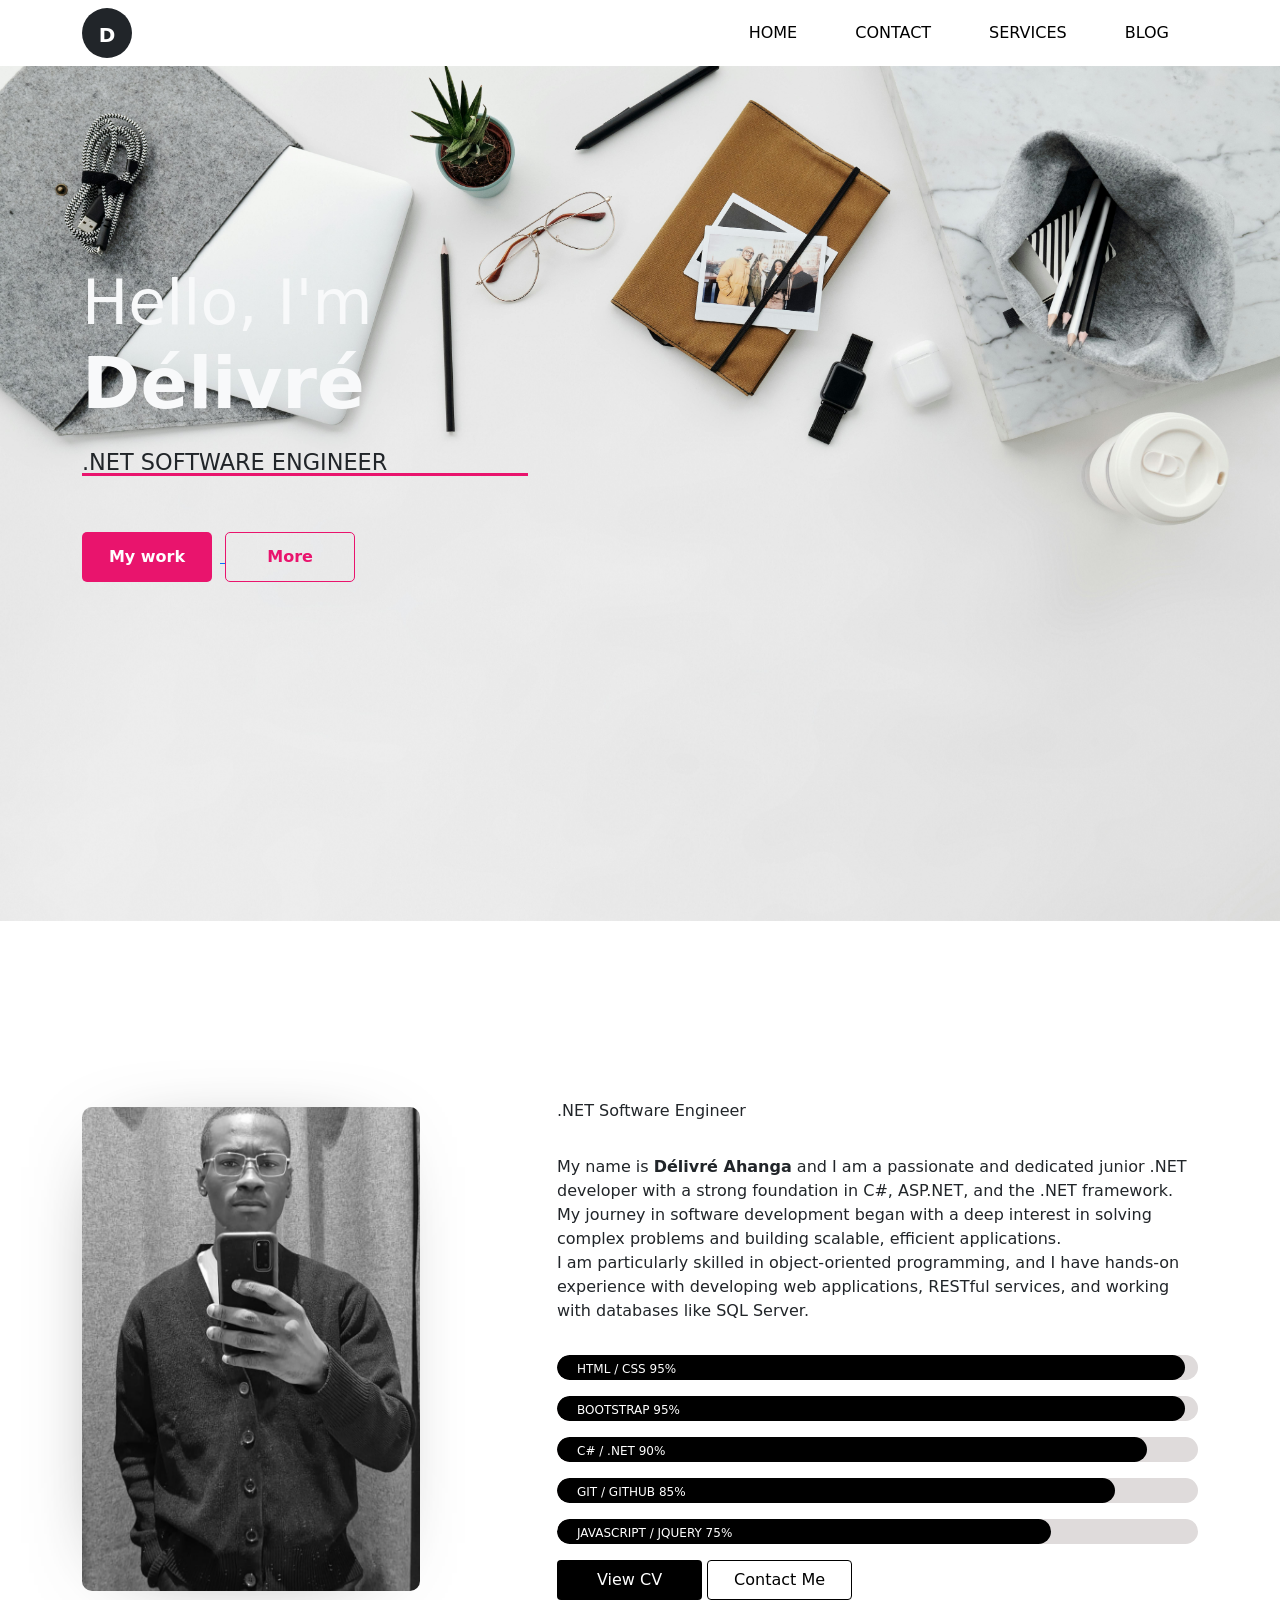
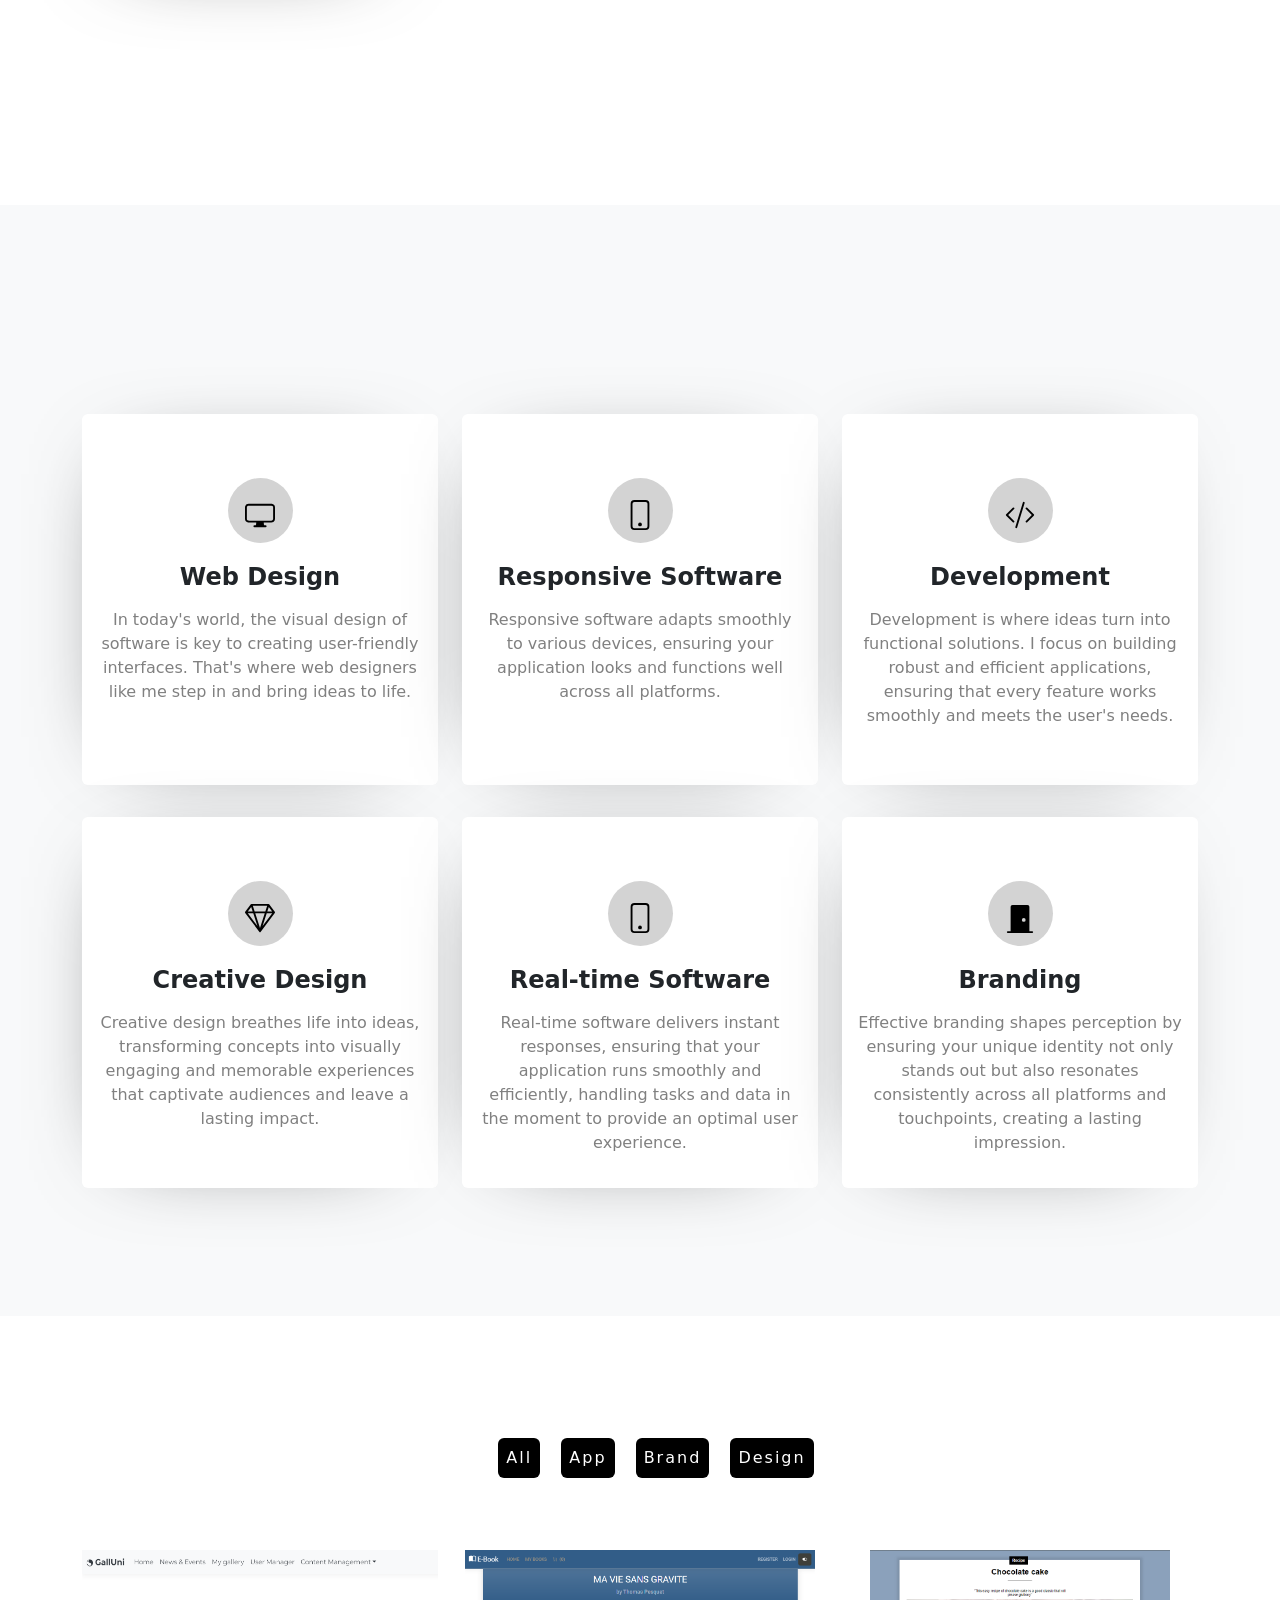
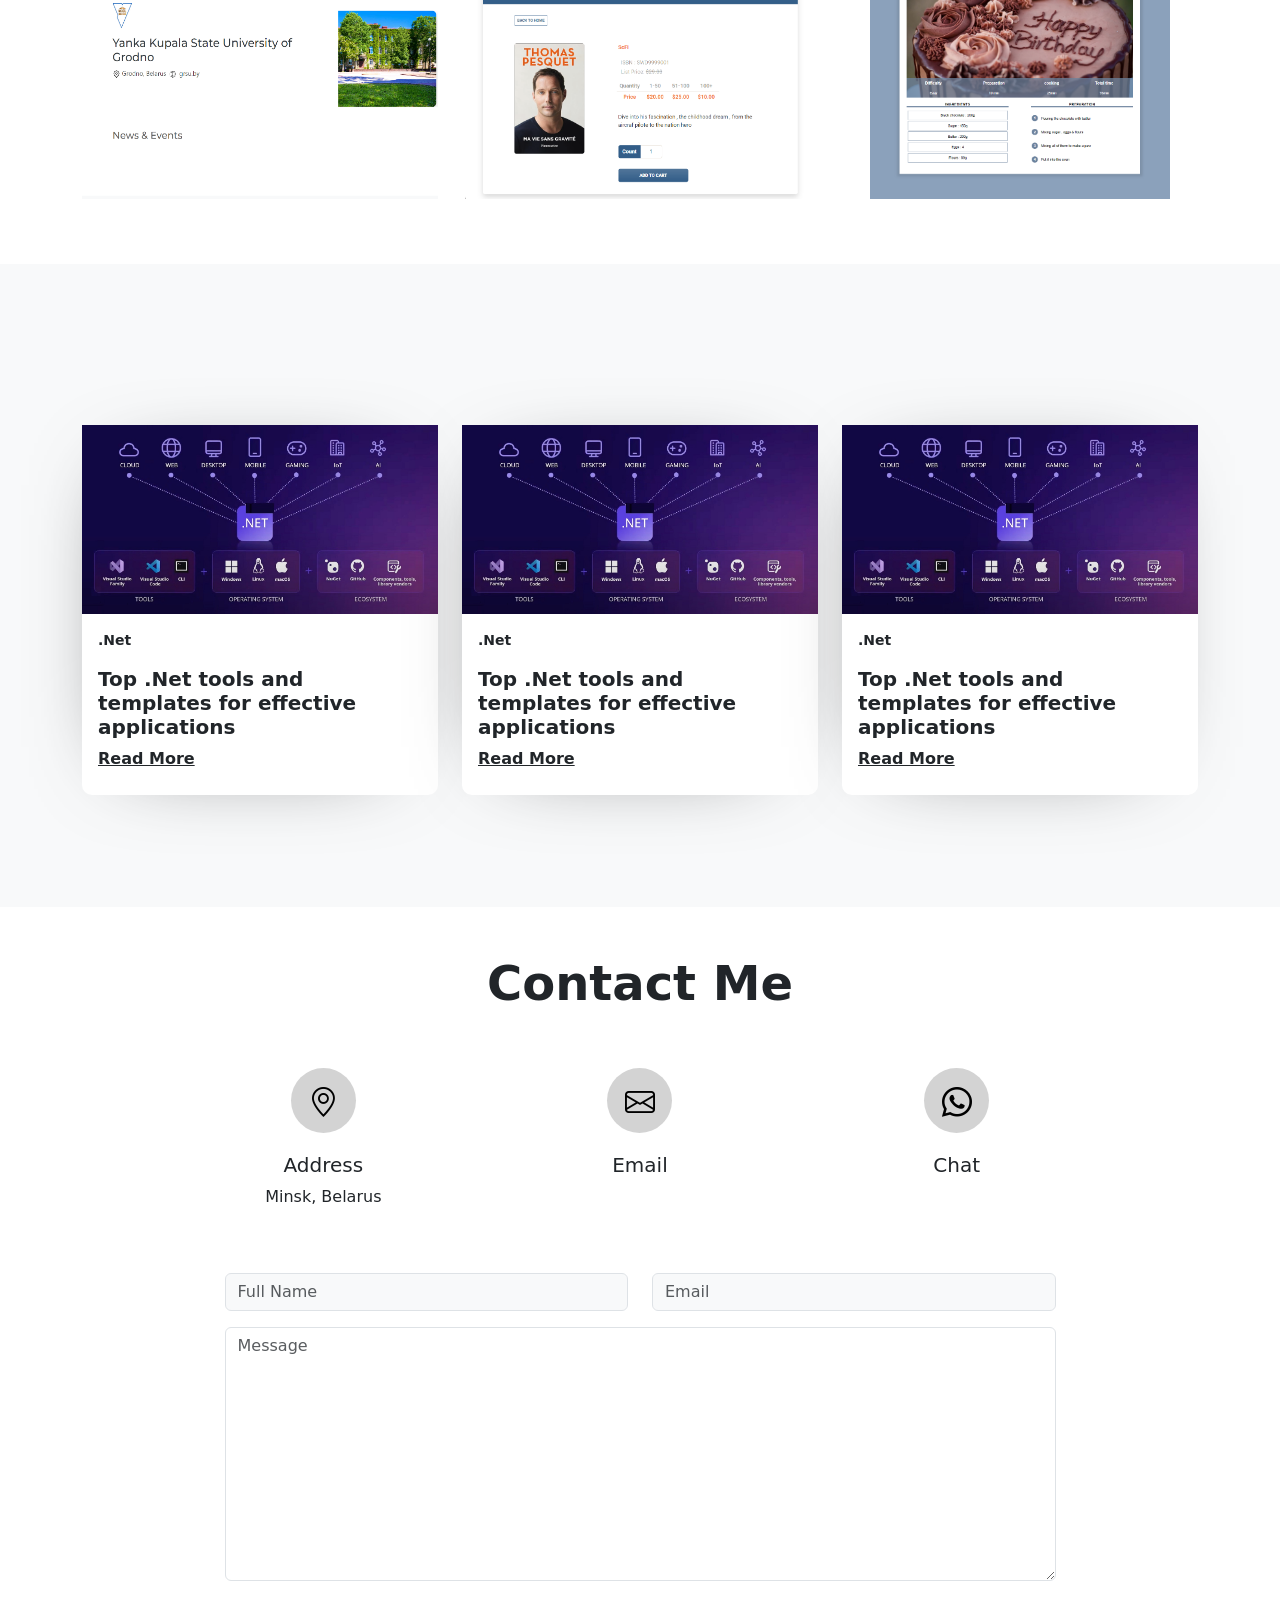
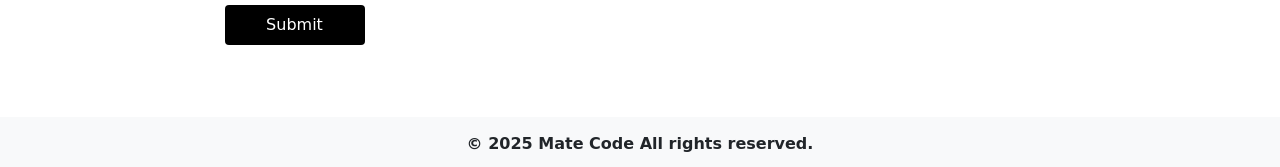
==== commit aebe9463: "Updates of my portfolio" ====
--- a/index.html
+++ b/index.html
@@ -3,7 +3,9 @@
   <head>
     <!-- Required meta tags -->
     <meta charset="utf-8">
-    <meta name="viewport" content="width=device-width, initial-scale=1">
+    <meta name="viewport" content="width=device-width, initial-scale=1.0">
+
+    <link rel="icon" type="image/svg" href="MateCode_photograph.jpg" />
     <!--GitHub style-->
     <link rel="stylesheet" href="https://unpkg.com/aos@next/dist/aos.css" />
 
@@ -11,12 +13,13 @@
     <link rel="stylesheet" href="https://cdn.jsdelivr.net/npm/bootstrap-icons@1.11.3/font/bootstrap-icons.min.css">
     <link href="https://cdn.jsdelivr.net/npm/bootstrap@5.3.3/dist/css/bootstrap.min.css" rel="stylesheet" integrity="sha384-QWTKZyjpPEjISv5WaRU9OFeRpok6YctnYmDr5pNlyT2bRjXh0JMhjY6hW+ALEwIH" crossorigin="anonymous">
     <link href="https://cdn.jsdelivr.net/npm/bootstrap@5.0.2/dist/css/bootstrap.min.css" rel="stylesheet" integrity="sha384-EVSTQN3/azprG1Anm3QDgpJLIm9Nao0Yz1ztcQTwFspd3yD65VohhpuuCOmLASjC" crossorigin="anonymous">
+    <link rel="stylesheet" href="https://cdn.jsdelivr.net/npm/bootstrap-icons@1.11.3/font/bootstrap-icons.min.css">
     <link href="index.css" rel="stylesheet">
     <title>My portfolio</title>
   </head>
   <body>
     <nav class="navbar navbar-expand-lg text-uppercase sticky-top">
-      <div class="container-fluid">
+      <div class="container">
         <a class="navbar-brand fw-bold p-0 m-0 text-start" href="#main">
           <div class="circle bg-dark text-white text-center text-decoration-none m-0"
            style="height:50px;width:50px; font-size: 20px;">
@@ -38,14 +41,14 @@
         <div class="collapse navbar-collapse" id="navbarNav">
           <div class="navbar-nav ms-auto">
             <a class="nav-link px-lg-4 rounded" aria-current="page" href="#main">Home</a>
-            <a class="nav-link px-lg-4 rounded" href="#contactUs">Contact</a>
+            <a class="nav-link px-lg-4 rounded" href="#contact">Contact</a>
             <a class="nav-link px-lg-4 rounded" href="#services">Services</a>
             <a class="nav-link px-lg-4 rounded" href="#blog">Blog</a>
           </div>
         </div>
       </div>
     </nav>  
-    <div class="container-fluid">
+    <div class="container">
       <div class="toast bg-success sticky-top text-center" id="successToast" style="position: fixed; top: 20px; right: 20px;" data-delay="3000">
         <div class="toast-header">
             <strong class="me-auto text-white">Success</strong>
@@ -62,15 +65,17 @@
   <div class="container py-5">
     <div class="row py-5">
       <div class="col-g-6 py-5">
-        <h4>  
+        <h4 class="text-light">  
           <small style="font-weight: lighter;">Hello, I'm</small><br>
           Délivré
         </h4>
-        <h6 class="pt-3">.NET DEVELOPER</h6>
-        <a style="text-decorative-none" href="#portfolioWork">
+        <h6 class="pt-3">.NET Software Engineer</h6>
+        <a class="text-decorative-none" href="#portfolioWork">
           <input type="button" value="My work" class="btn1 mt-5 me-2" >
-        </a>        
-        <input type="button" value="More" class="btn2 mt-5">
+        </a> 
+        <a class="text-decorative-none" href="https://www.linkedin.com/in/d%C3%A9livr%C3%A9-ahanga/" target="_blank">          
+         <input type="button" value="More" class="btn2 mt-5">
+        </a>
       </div>
     </div>
   </div>
@@ -80,12 +85,12 @@
   <div class="container py-5">
     <div class="row">
       <div class="col-lg-5" style=" object-fit:scale-down;">
-        <img src="delivre_whiteandblack.jpg" data-aos="fade-right" data-aos-duration="1500"
+        <img src="delivre_photograph.jpg" data-aos="fade-right" data-aos-duration="1500"
          class="img-fluid" style="text-align:center;" alt="">
       </div>
       <div class="col-lg-7 pt-3">
         <h1 data-aos="flip-up" data-aos-duration="1500"> About Me</h1>
-        <p> .Net Dev & Web Developer</p>
+        <p> .NET Software Engineer</p>
         <p class="py-3">          
             My name is <span class="fw-bold">Délivré Ahanga</span> and I am a passionate and dedicated junior .NET developer with a strong foundation in C#, ASP.NET, and the .NET framework.
             <br> My journey in software development began with a deep interest in solving complex problems and building scalable, efficient applications.
@@ -99,7 +104,7 @@
         </div>
         <div class="progress my-3">
           <div class="pro-value2">
-            <p>BOOTSTRAP <span class="text-white float-right">90%</span></p>
+            <p>BOOTSTRAP <span class="text-white float-right">95%</span></p>
           </div>
         </div>
         <div class="progress my-3">
@@ -109,20 +114,17 @@
         </div>
         <div class="progress my-3">
           <div class="pro-value5">
-            <p>GIT / GITHUB <span class="text-white float-right">75%</span></p>
+            <p>GIT / GITHUB <span class="text-white float-right">85%</span></p>
           </div>
         </div>
         <div class="progress my-3">
           <div class="pro-value4">
-            <p>JAVASCRIPT / JQUERY <span class="text-white float-right">65%</span></p>
+            <p>JAVASCRIPT / JQUERY <span class="text-white float-right">75%</span></p>
           </div>
         </div>
         
-        <a href="https://drive.google.com/file/d/1N7n8lRLq1uTWmAWv3kA9rnPeduih3I2L/view?usp=sharing" target="_blank" style="text-decorative-none">
-          <input type="button" class="btn1" value="View CV"></a>
-        <a style="text-decorative-none" href="#contactUs">
-          <input type="button" class="btn2" value="Contact Us">
-        </a>
+        <input type="button" class="btn1" value="View CV">
+        <input type="button" class="btn2" value="Contact Me">
       </div>
     </div>
   </div>
@@ -340,9 +342,9 @@
   </div>
 </section>
 
-<section class="contact py-5" id="contactUs">
+<section class="contact py-5" id="contact">
   <div class="container">
-    <h1 class="text-center">Contact Us</h1>
+    <h1 class="text-center">Contact Me</h1>
     <div class="row py-5">
       <div class="col-lg-10 mx-auto">
         <div class="row text-center">
@@ -403,7 +405,7 @@
 
 <footer class="container-fluid bg-light mb-0 py-0 fw-bold" style="bottom:0;position:relative; height: 50px;">
   <p class="text-center text-dark" style="padding-top: 15px;">
-    &copy; 2024 StarLab A.Wel's All rights reserved.</p>
+    &copy; 2025 Mate Code All rights reserved.</p>
 </footer>
 
 <section>
@@ -411,7 +413,7 @@
     <div class="modal-dialog modal-md" role="document">
       <div class="modal-content text-center">
         <div class="modal-body text-center">
-          <div class="container-fluid py-3">
+          <div class="container py-3">
               <div class="row justify-content-center">
                 <div class="col-lg-12 box">
                   <img src="galluni.png" class="img-fluid rounded" alt="">
@@ -426,7 +428,7 @@
     <div class="modal-dialog modal-md" role="document">
       <div class="modal-content text-center">
         <div class="modal-body text-center">
-          <div class="container-fluid py-3">
+          <div class="container py-3">
               <div class="row justify-content-center">
                 <div class="col-lg-12">
                   <img src="bulky.png" class="img-fluid rounded" alt="">
@@ -441,7 +443,7 @@
     <div class="modal-dialog modal-md" role="document">
       <div class="modal-content text-center">
         <div class="modal-body text-center">
-          <div class="container-fluid py-3">
+          <div class="container py-3">
               <div class="row justify-content-center">
                 <div class="col-lg-12">
                   <img src="cake.png" class="img-fluid rounded" alt="">
@@ -456,7 +458,7 @@
     <div class="modal-dialog modal-md" role="document">
       <div class="modal-content text-center">
         <div class="modal-body text-center">
-          <div class="container-fluid py-3">
+          <div class="container py-3">
               <div class="row justify-content-center">
                 <div class="col-lg-12">
                   <img src="contract_manager.png" class="img-fluid rounded" alt="">
@@ -471,7 +473,7 @@
     <div class="modal-dialog modal-md" role="document">
       <div class="modal-content text-center">
         <div class="modal-body text-center">
-          <div class="container-fluid py-3">
+          <div class="container py-3">
               <div class="row justify-content-center">
                 <div class="col-lg-12">
                   <img src="morse.png" class="img-fluid rounded" alt="">
@@ -551,4 +553,4 @@
       AOS.init();
     </script>
   </body>
-</html>
+</html>
--- a/index.css
+++ b/index.css
@@ -1,12 +1,17 @@
 body html{
- margin-right: 0%;
- padding-right: 0%;
- margin-left: 20%;
- padding-left: 20%;
- width: 500px;
+ width: 100%;
  justify-content: center;
  box-sizing: border-box;
- overflow-x:hidden ;
+ overflow-x:hidden;
+}
+html {
+    font-size: 14px;
+  }
+  
+@media (min-width: 768px) {
+  html {
+    font-size: 16px;
+  }
 }
 *{
     padding:0;
@@ -38,7 +43,7 @@
 /* main section Design */
 .main
 {
- background: url(pexels-goumbik-1420701.jpg) no-repeat;
+ background: url(pexels-luna-lovegood-4087391.jpg) no-repeat;
  background-size: cover;
  width: 100%;
  height: 95vh;
@@ -172,7 +177,7 @@
         width: 0;
     }
     100%{
-        width:88%;
+        width:98%;
     }
 }
 @keyframes load3{
@@ -180,7 +185,7 @@
         width: 0;
     }
     100%{
-        width:88%;
+        width:92%;
     }
 }
 @keyframes load4{
@@ -188,7 +193,7 @@
         width: 0;
     }
     100%{
-        width:63%;
+        width:77%;
     }
 }
 @keyframes load5{
@@ -196,7 +201,7 @@
         width: 0;
     }
     100%{
-        width:73%;
+        width:87%;
     }
 }
 .btn1{
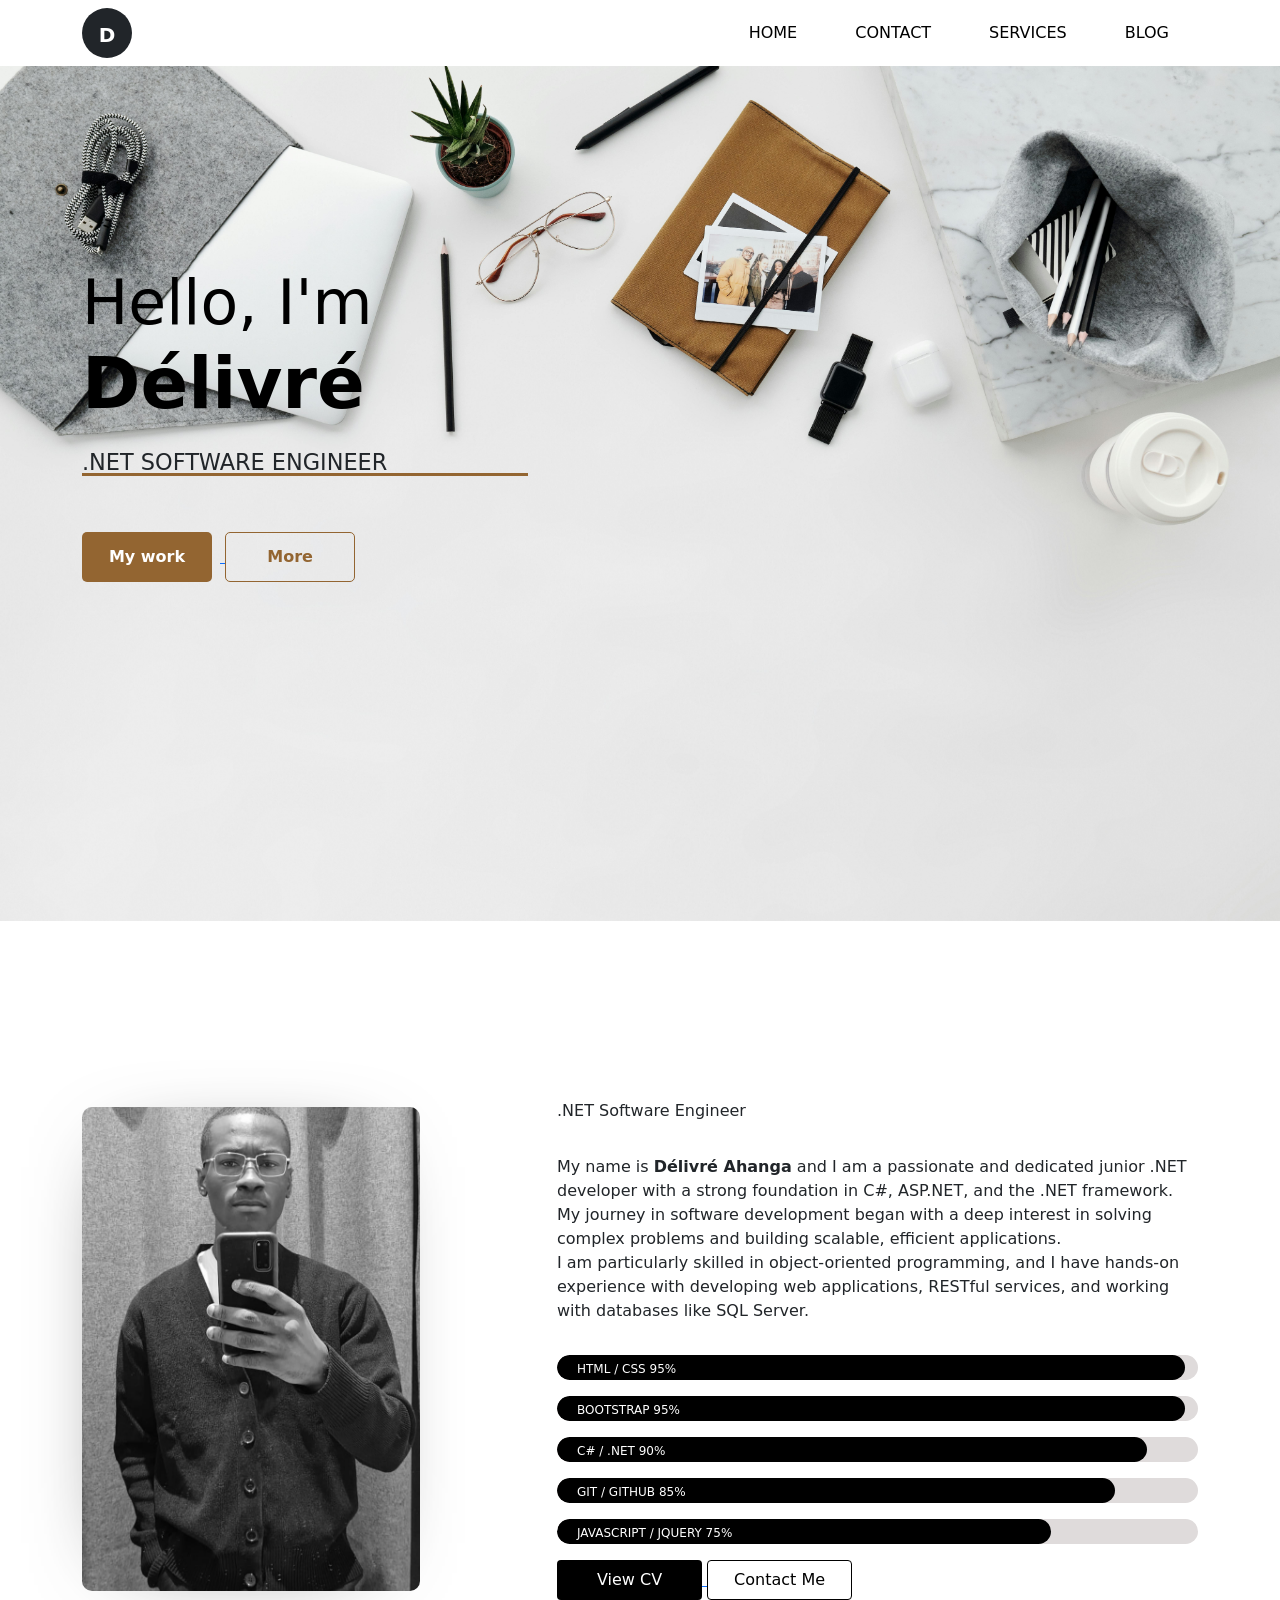
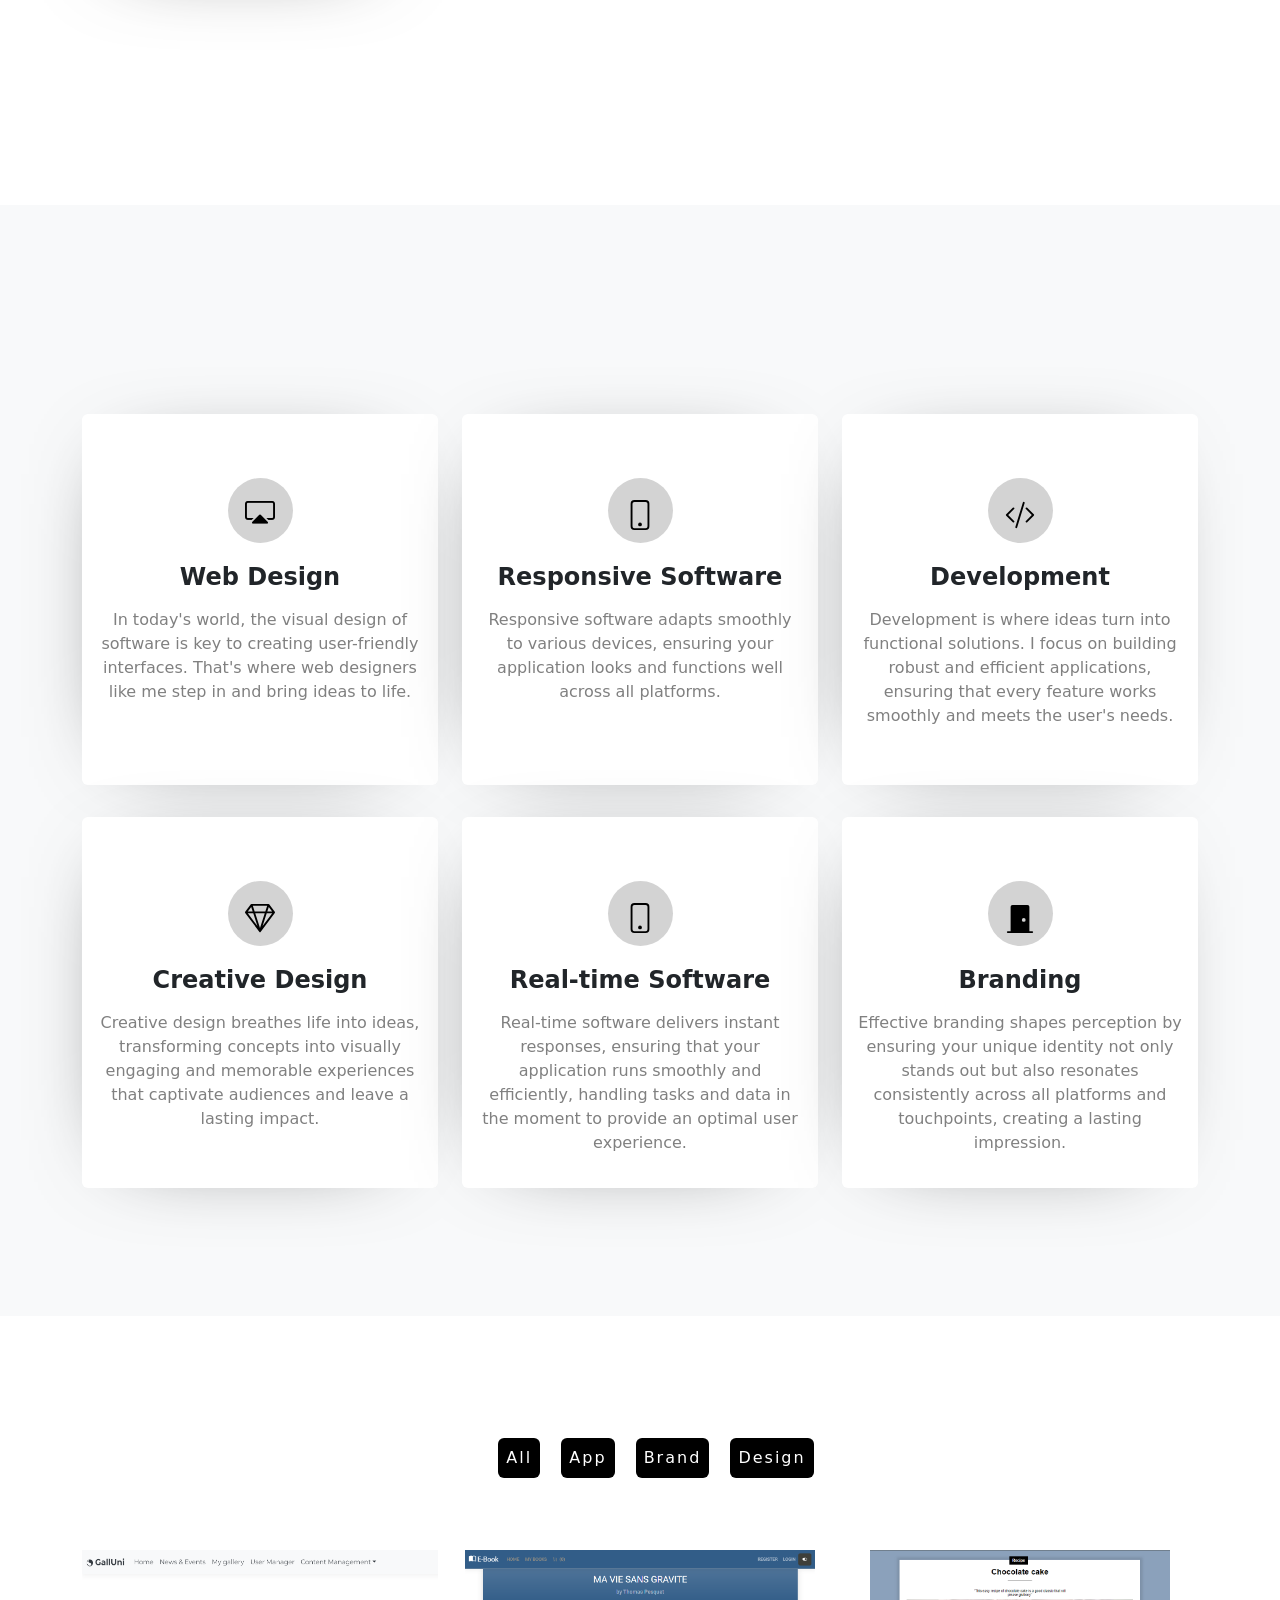
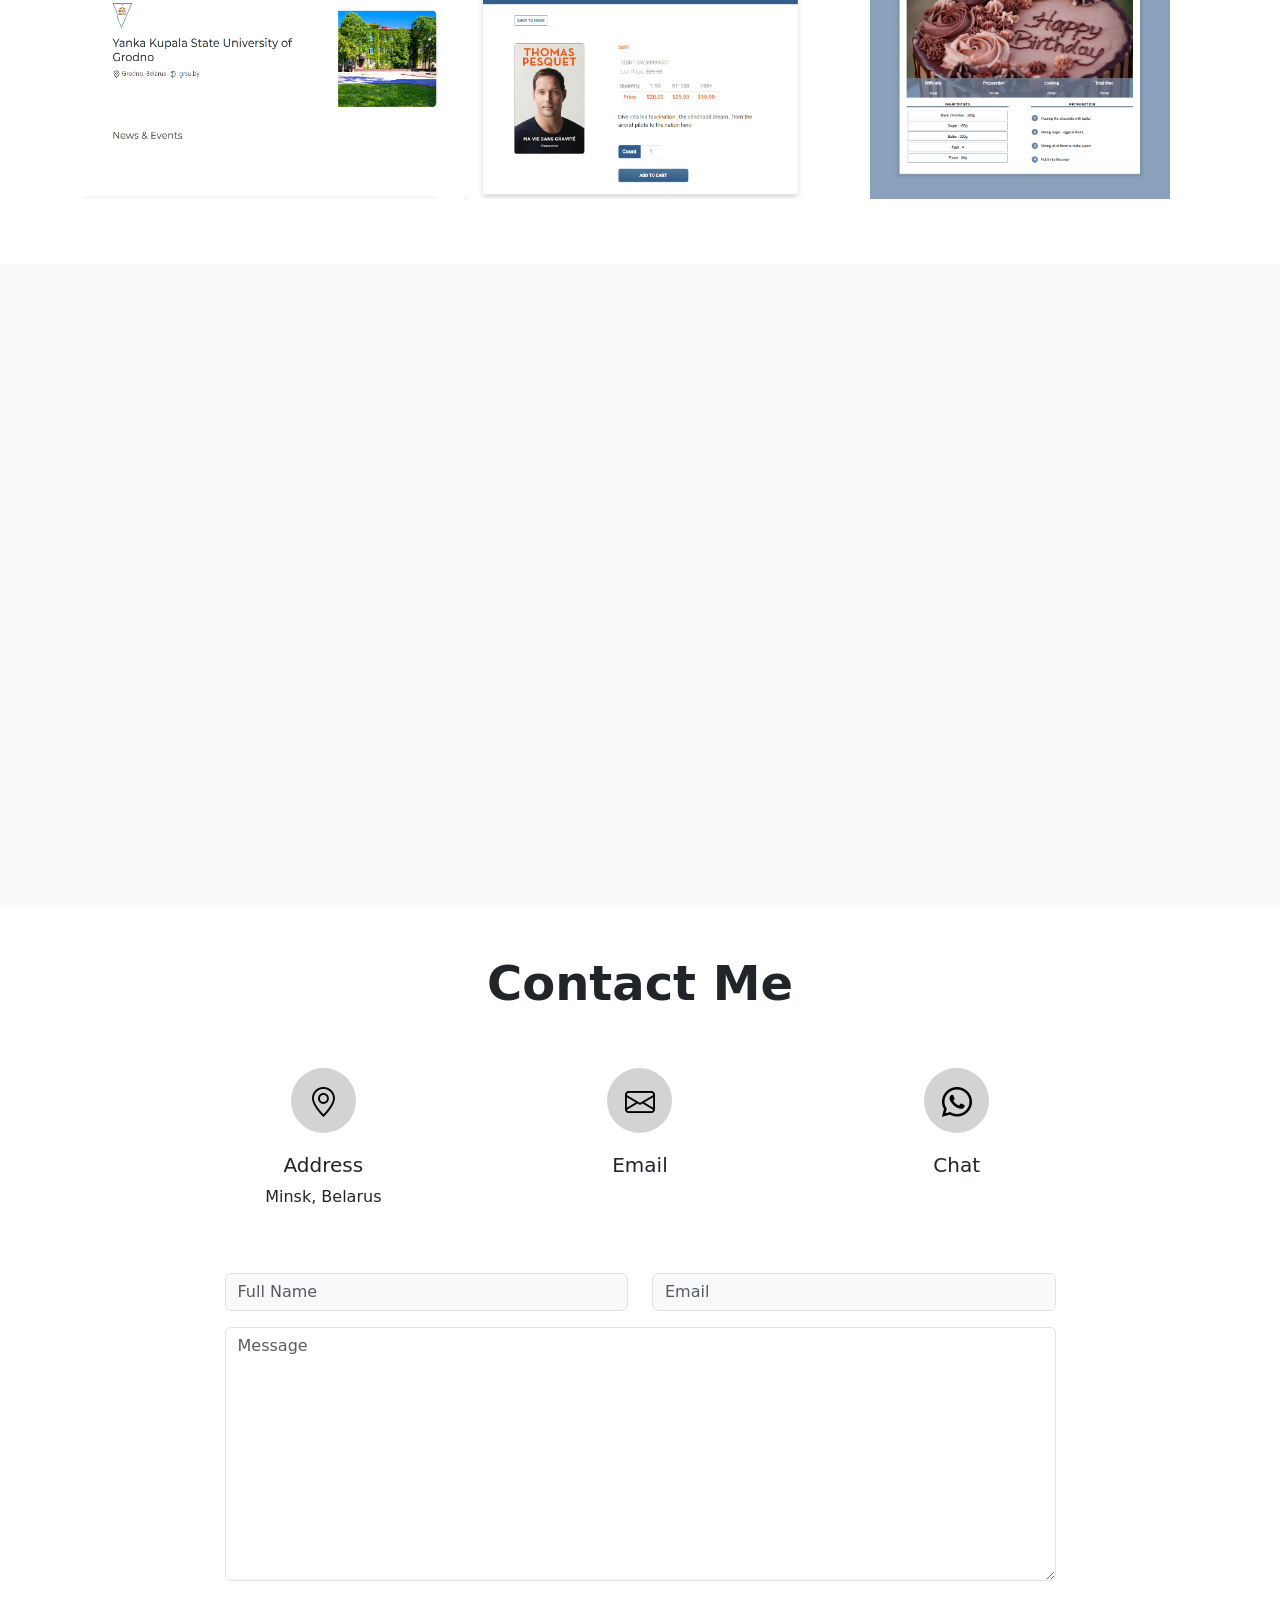
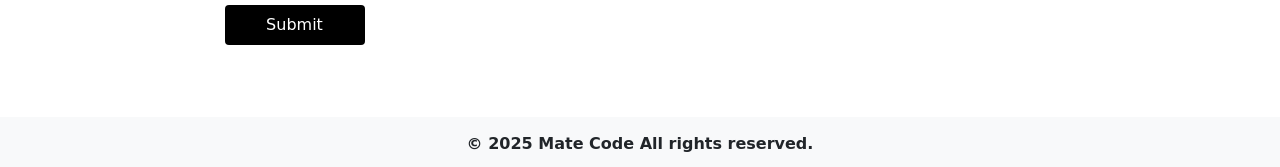
==== commit 2502964f: "New Design" ====
--- a/index.html
+++ b/index.html
@@ -65,7 +65,7 @@
   <div class="container py-5">
     <div class="row py-5">
       <div class="col-g-6 py-5">
-        <h4 class="text-light">  
+        <h4 class="text-black">  
           <small style="font-weight: lighter;">Hello, I'm</small><br>
           Délivré
         </h4>
@@ -122,9 +122,14 @@
             <p>JAVASCRIPT / JQUERY <span class="text-white float-right">75%</span></p>
           </div>
         </div>
+        <a href="https://drive.google.com/file/d/1N7n8lRLq1uTWmAWv3kA9rnPeduih3I2L/view?usp=sharing"
+           target="_blank" class="text-decorative-none">           
+              <input type="button" class="btn1" value="View CV">
+        </a>
+        <a class="text-decorative-none" href="#contactMe">
+          <input type="button" class="btn2" value="Contact Me">
+        </a>
         
-        <input type="button" class="btn1" value="View CV">
-        <input type="button" class="btn2" value="Contact Me">
       </div>
     </div>
   </div>
@@ -139,9 +144,7 @@
           <div  class="card-body">
             <div class="circle text-center">
               <span>
-                <svg xmlns="http://www.w3.org/2000/svg" width="16" height="16" fill="currentColor" class="bi bi-display" viewBox="0 0 16 16">
-                  <path d="M0 4s0-2 2-2h12s2 0 2 2v6s0 2-2 2h-4q0 1 .25 1.5H11a.5.5 0 0 1 0 1H5a.5.5 0 0 1 0-1h.75Q6 13 6 12H2s-2 0-2-2zm1.398-.855a.76.76 0 0 0-.254.302A1.5 1.5 0 0 0 1 4.01V10c0 .325.078.502.145.602q.105.156.302.254a1.5 1.5 0 0 0 .538.143L2.01 11H14c.325 0 .502-.078.602-.145a.76.76 0 0 0 .254-.302 1.5 1.5 0 0 0 .143-.538L15 9.99V4c0-.325-.078-.502-.145-.602a.76.76 0 0 0-.302-.254A1.5 1.5 0 0 0 13.99 3H2c-.325 0-.502.078-.602.145"/>
-                </svg>
+                <i class="bi bi-cast"></i>
               </span>
             </div>
             <h4 class="fw-bold pb-2">Web Design</h4>
@@ -342,7 +345,7 @@
   </div>
 </section>
 
-<section class="contact py-5" id="contact">
+<section class="contact py-5" id="contactMe">
   <div class="container">
     <h1 class="text-center">Contact Me</h1>
     <div class="row py-5">
--- a/index.css
+++ b/index.css
@@ -58,14 +58,14 @@
     font-size: 1.4rem;
     text-transform: uppercase;
     line-height: 1;
-    border-bottom: 3px solid rgb(233,20,109);
+    border-bottom: 3px solid rgb(147, 101, 49);
     width:  40%;
 }
 .main .btn1
 {
     height: 50px;
     width: 130px;
-    background-color: rgb(233, 20, 109);
+    background-color: rgb(147, 101, 49);
     color:white;
     outline:none;
     border:none;
@@ -81,9 +81,9 @@
     height: 50px;
     width: 130px;
     background-color: transparent;
-    color:rgb(233, 20, 109);
+    color:rgb(147, 101, 49);
     outline:none;
-    border: 1px solid rgb(233, 20, 109);
+    border: 1px solid rgb(147, 101, 49);
     font-weight: bold;
     border-radius: 5px;
 }
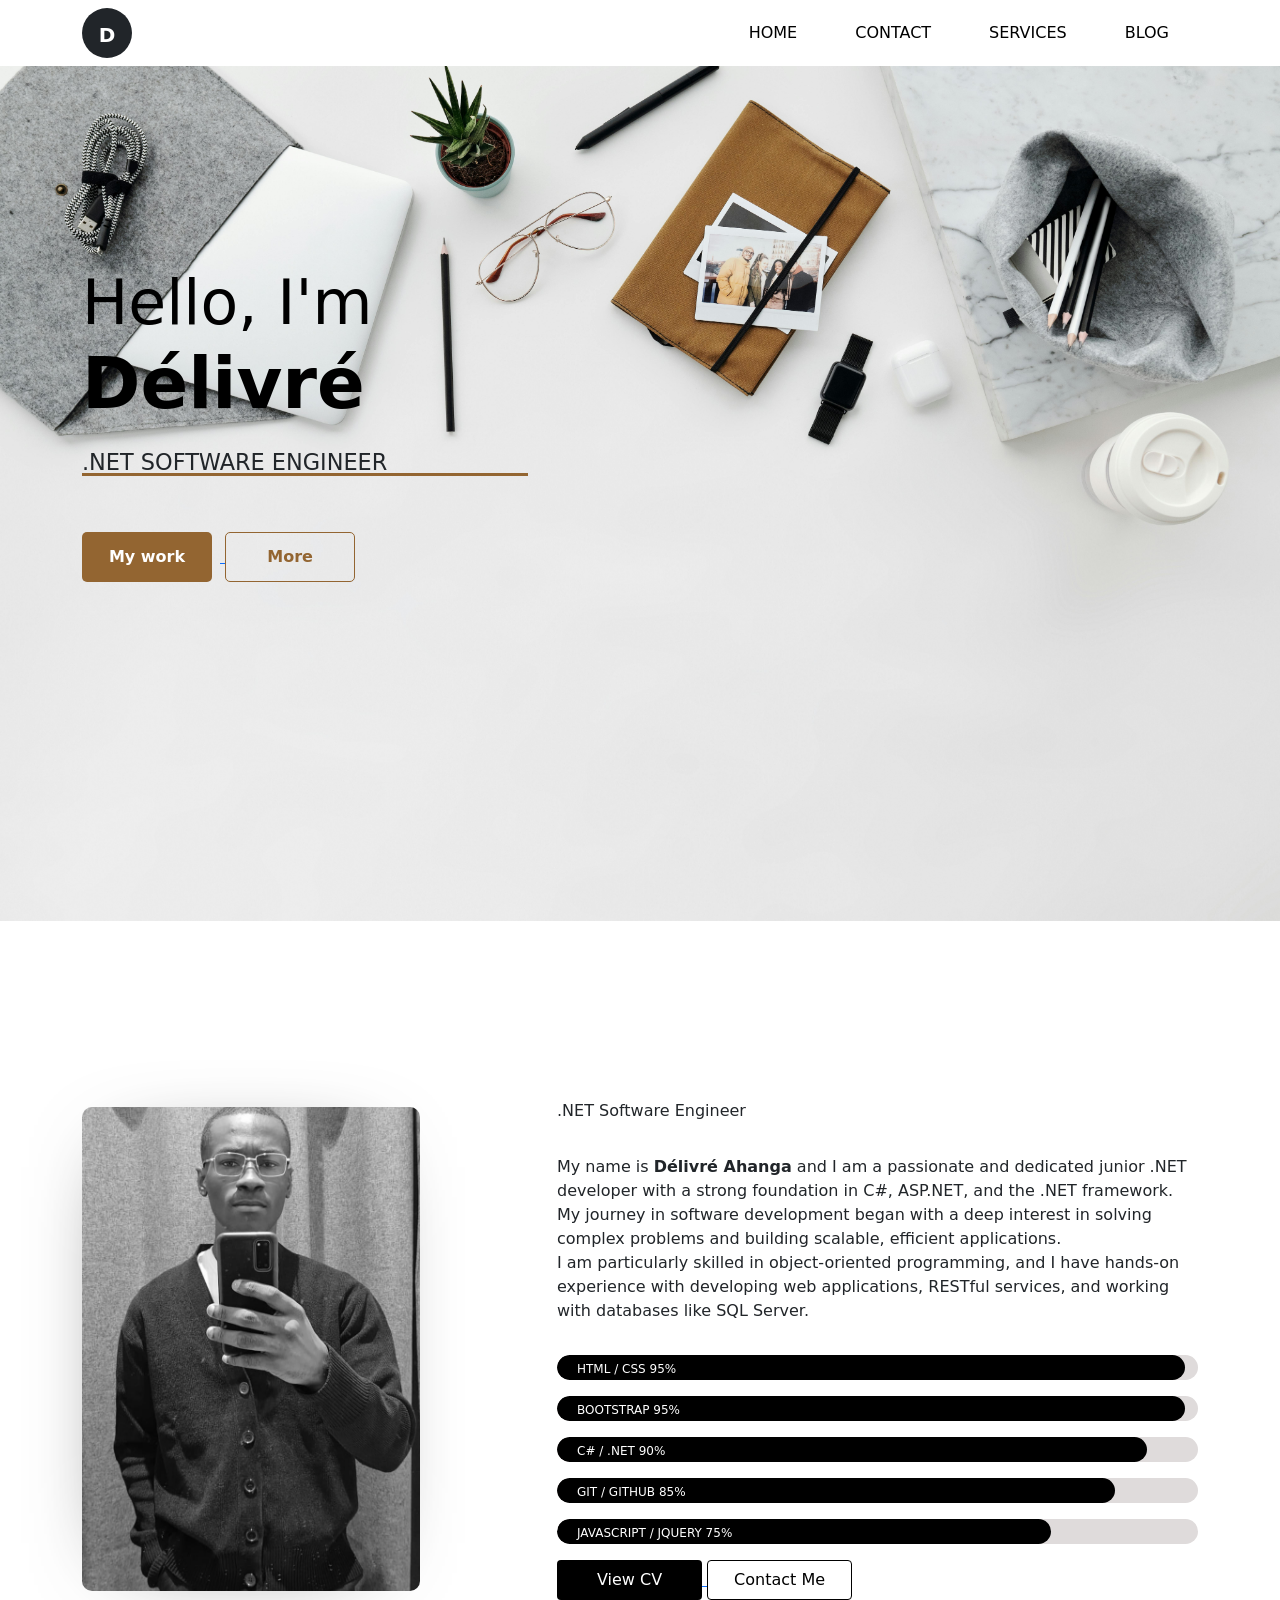
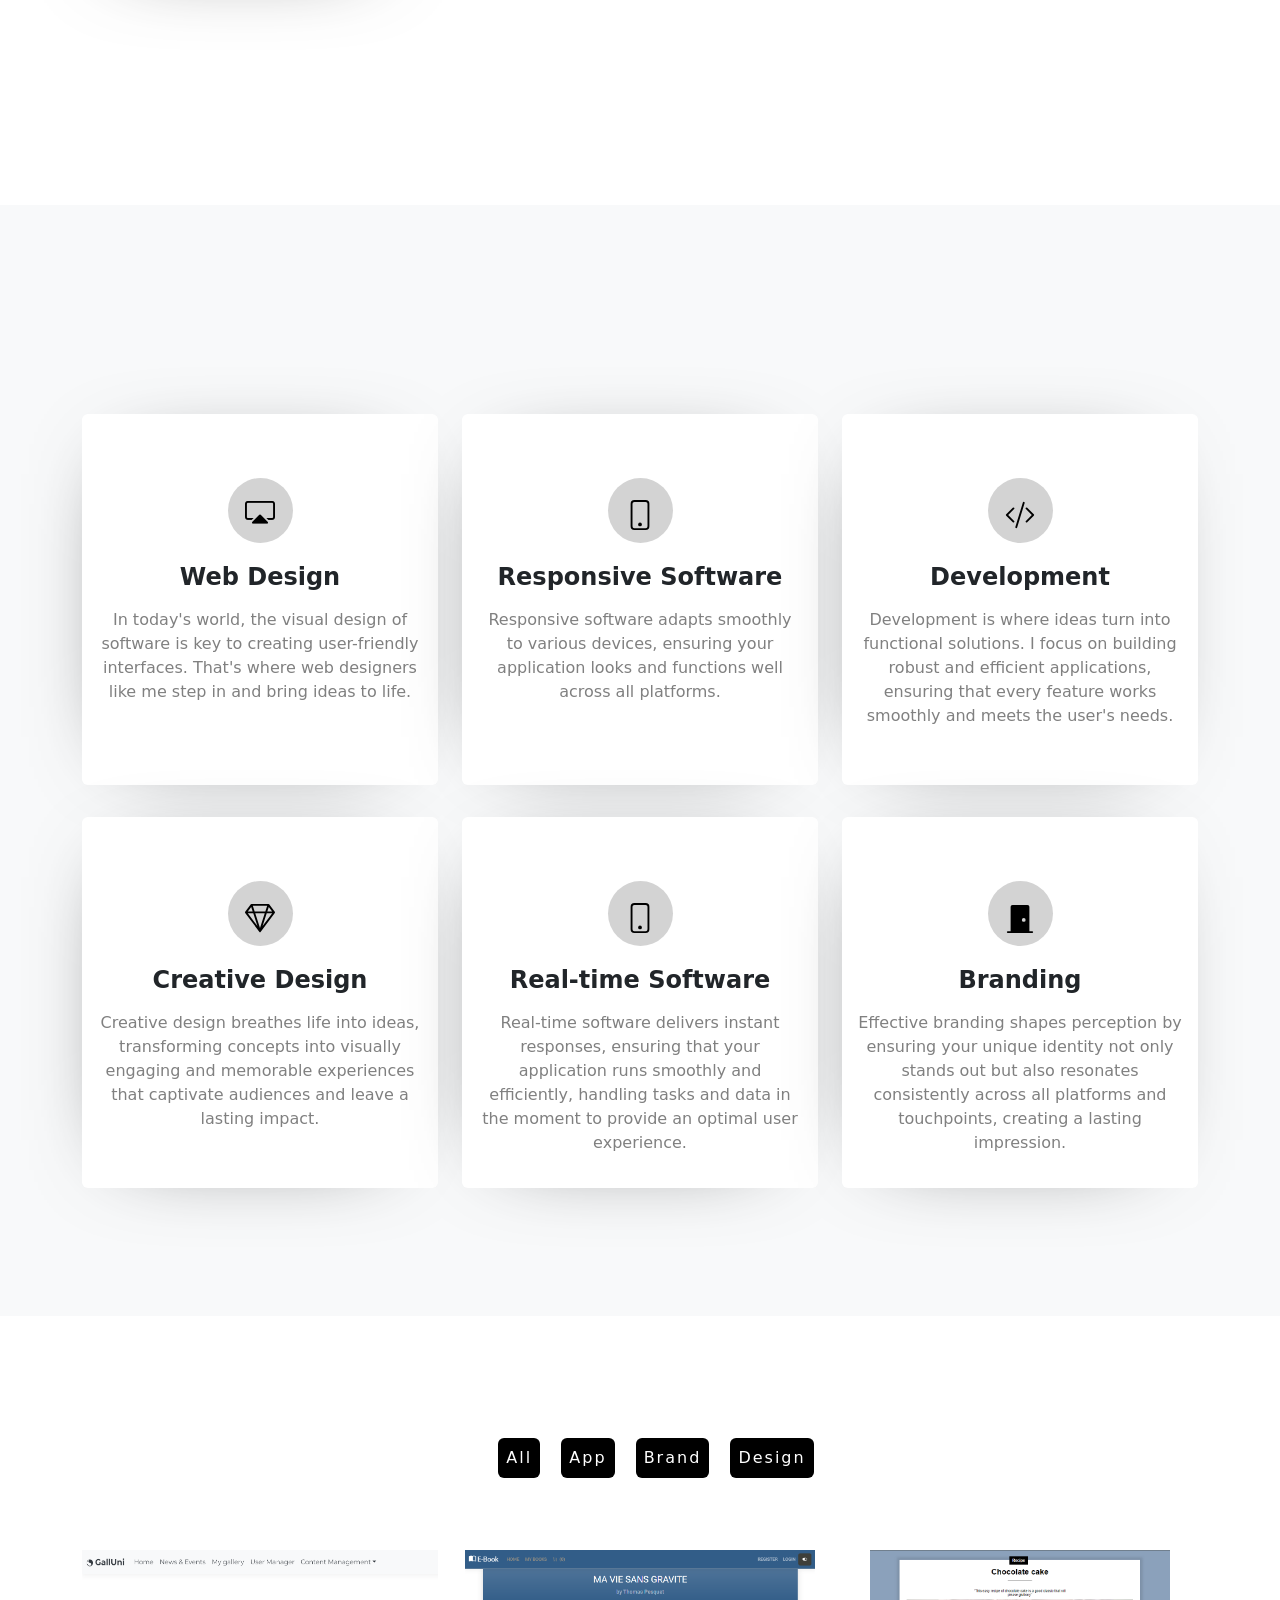
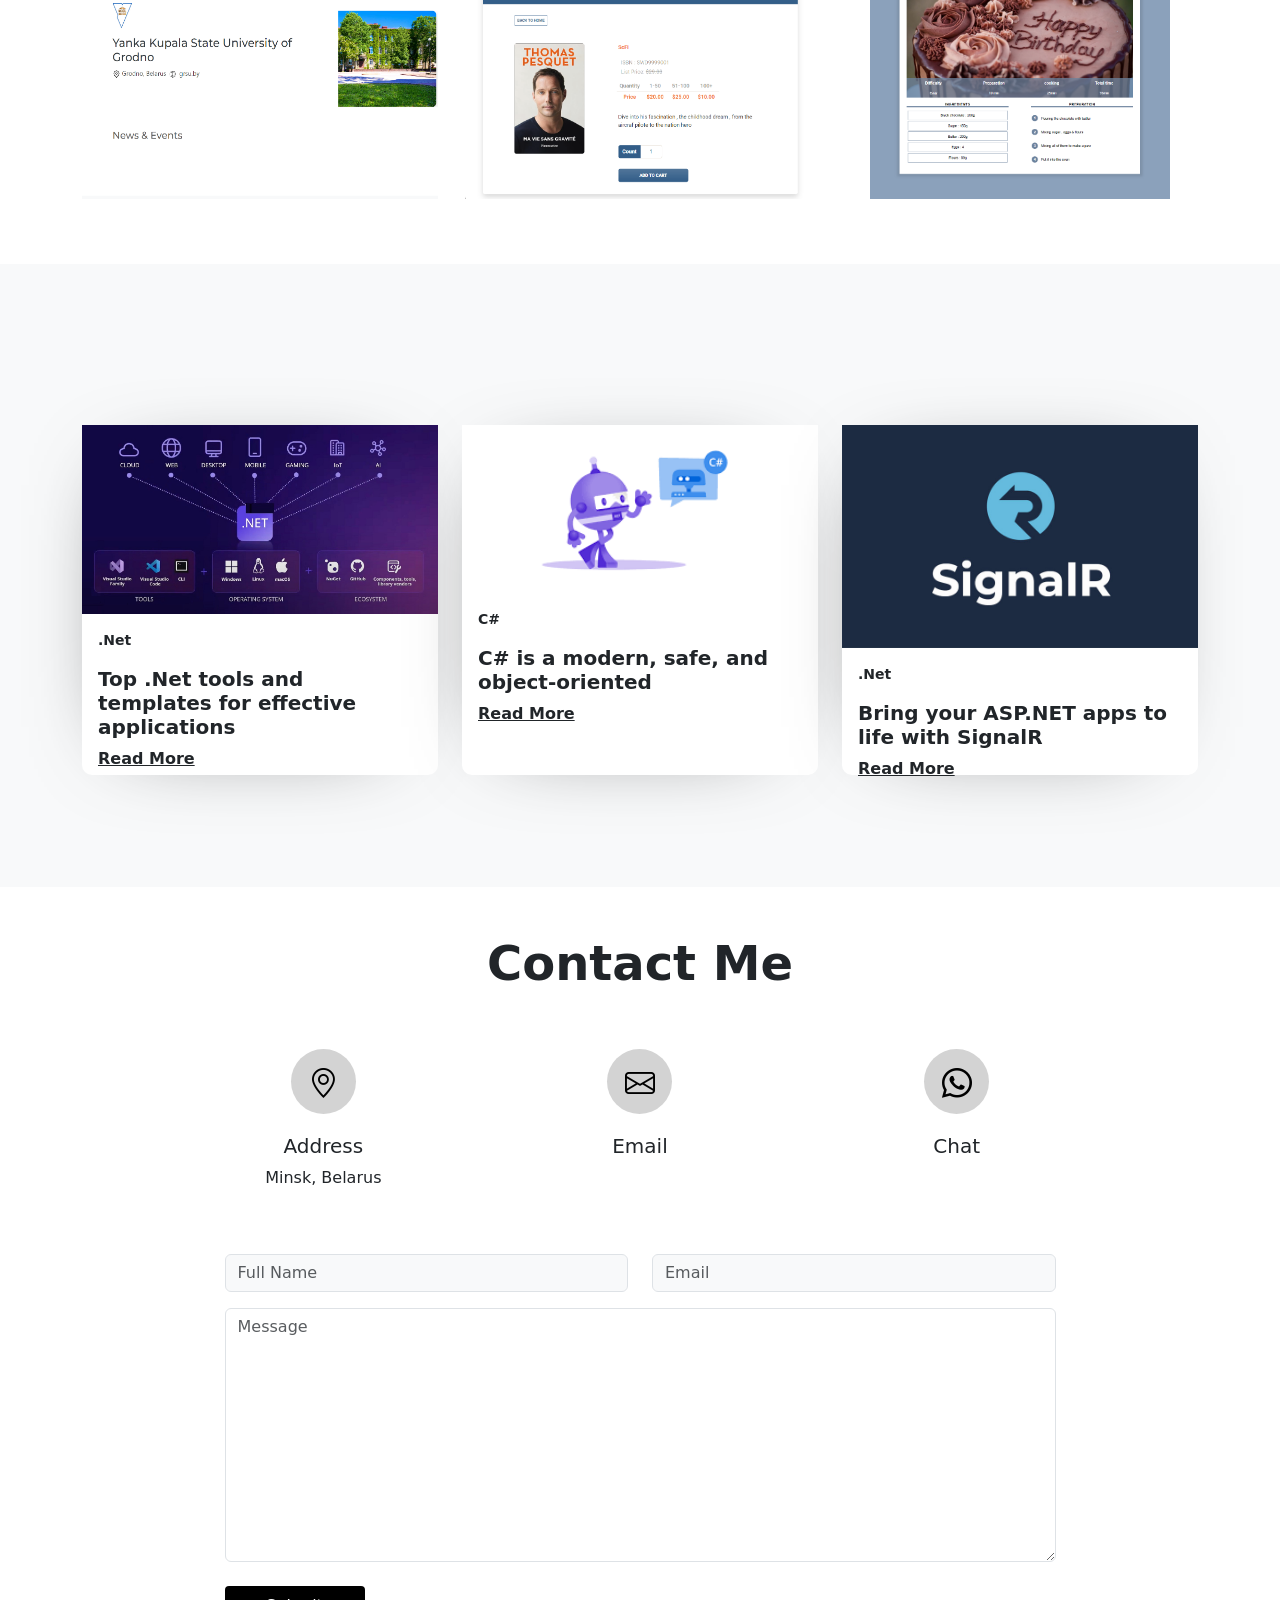
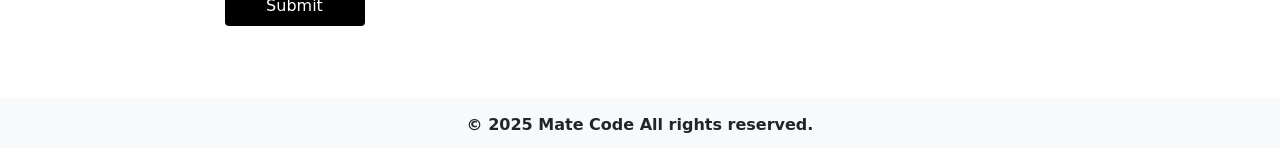
==== commit 1d2a3d6c: "new Bolog contents" ====
--- a/index.html
+++ b/index.html
@@ -41,7 +41,7 @@
         <div class="collapse navbar-collapse" id="navbarNav">
           <div class="navbar-nav ms-auto">
             <a class="nav-link px-lg-4 rounded" aria-current="page" href="#main">Home</a>
-            <a class="nav-link px-lg-4 rounded" href="#contact">Contact</a>
+            <a class="nav-link px-lg-4 rounded" href="#contactMe">Contact</a>
             <a class="nav-link px-lg-4 rounded" href="#services">Services</a>
             <a class="nav-link px-lg-4 rounded" href="#blog">Blog</a>
           </div>
@@ -54,7 +54,7 @@
             <strong class="me-auto text-white">Success</strong>
             <button type="button" class="ml-2 mb-1 close" data-dismiss="toast">&times;</button>
         </div>
-        <div class="toast-body text-white">
+        <div class="toast-body text-white text-center ms-1">
             Message sent successfully!
         </div>
      </div>
@@ -322,23 +322,26 @@
           <img src="dotnetpic.jpg" class="img-fluid" alt="">
           <small class="px-3 py-3 fw-bold">.Net</small>
           <h5 class="fw-bold px-3">Top .Net tools and templates for effective applications</h5>
-          <a href="#" class="fw-bold px-3 pb-4 text-dark">Read More</a>
+          <a href="https://dotnet.microsoft.com/en-us/learn" target="_blank" class="fw-bold px-3 pb-4 text-dark">Read More</a>
         </div>
       </div>
       <div class="col-lg-4 mb-3" data-aos="fade-up" data-aos-duration="1000">
         <div class="card">
-          <img src="dotnetpic.jpg" class="img-fluid" alt="">
-          <small class="px-3 py-3 fw-bold">.Net</small>
-          <h5 class="fw-bold px-3">Top .Net tools and templates for effective applications</h5>
-          <a href="#" class="fw-bold px-3 pb-4 text-dark">Read More</a>
+          <img src="images.png" class="img-fluid" alt="">
+          <small class="px-3 py-3 fw-bold">C#</small>
+          <h5 class="fw-bold px-3">C# is a modern, safe, and object-oriented</h5>
+          <a href="https://learn.microsoft.com/en-us/dotnet/csharp/tour-of-csharp/" target="_blank" class="fw-bold px-3 pb-4 text-dark">Read More</a>
         </div>
       </div>
       <div class="col-lg-4 mb-3" data-aos="fade-down-left" data-aos-duration="1000">
         <div class="card">
-          <img src="dotnetpic.jpg" class="img-fluid" alt="">
+          <img src="signalR.png" class="img-fluid" alt="">
           <small class="px-3 py-3 fw-bold">.Net</small>
-          <h5 class="fw-bold px-3">Top .Net tools and templates for effective applications</h5>
-          <a href="#" class="fw-bold px-3 pb-4 text-dark">Read More</a>
+          <h5 class="fw-bold px-3">Bring your ASP.NET apps to life with SignalR</h5>
+          <a href="https://dotnet.microsoft.com/en-us/apps/aspnet/signalr" target="_blank" 
+             class="fw-bold px-3 pb-4 text-dark">
+             Read More
+          </a>
         </div>
       </div>
     </div>
--- a/index.css
+++ b/index.css
@@ -240,10 +240,9 @@
 {
     border:none;
     outline:none;
-
     -webkit-box-shadow: -8px 6px 89px -54px rgba(0,0,0,0.75);
--moz-box-shadow: -8px 6px 89px -54px rgba(0,0,0,0.75);
-box-shadow: -8px 6px 89px -54px rgba(0,0,0,0.75);
+    -moz-box-shadow: -8px 6px 89px -54px rgba(0,0,0,0.75);
+    box-shadow: -8px 6px 89px -54px rgba(0,0,0,0.75);
 }
 .card p{
     color:gray;
@@ -345,10 +344,12 @@
 .blog .card
 {
    border-radius: 10px;
+   height: 350px;
+   overflow: inherit;
 }
 .blog .card:hover
 {
-    height:345px;
+    height:350px;
     width: 345px;
     -webkit-box-shadow: -18px 3px 108px -65px rgba(0,0,0,0.75);
 -moz-box-shadow: -18px 3px 108px -65px rgba(0,0,0,0.75);
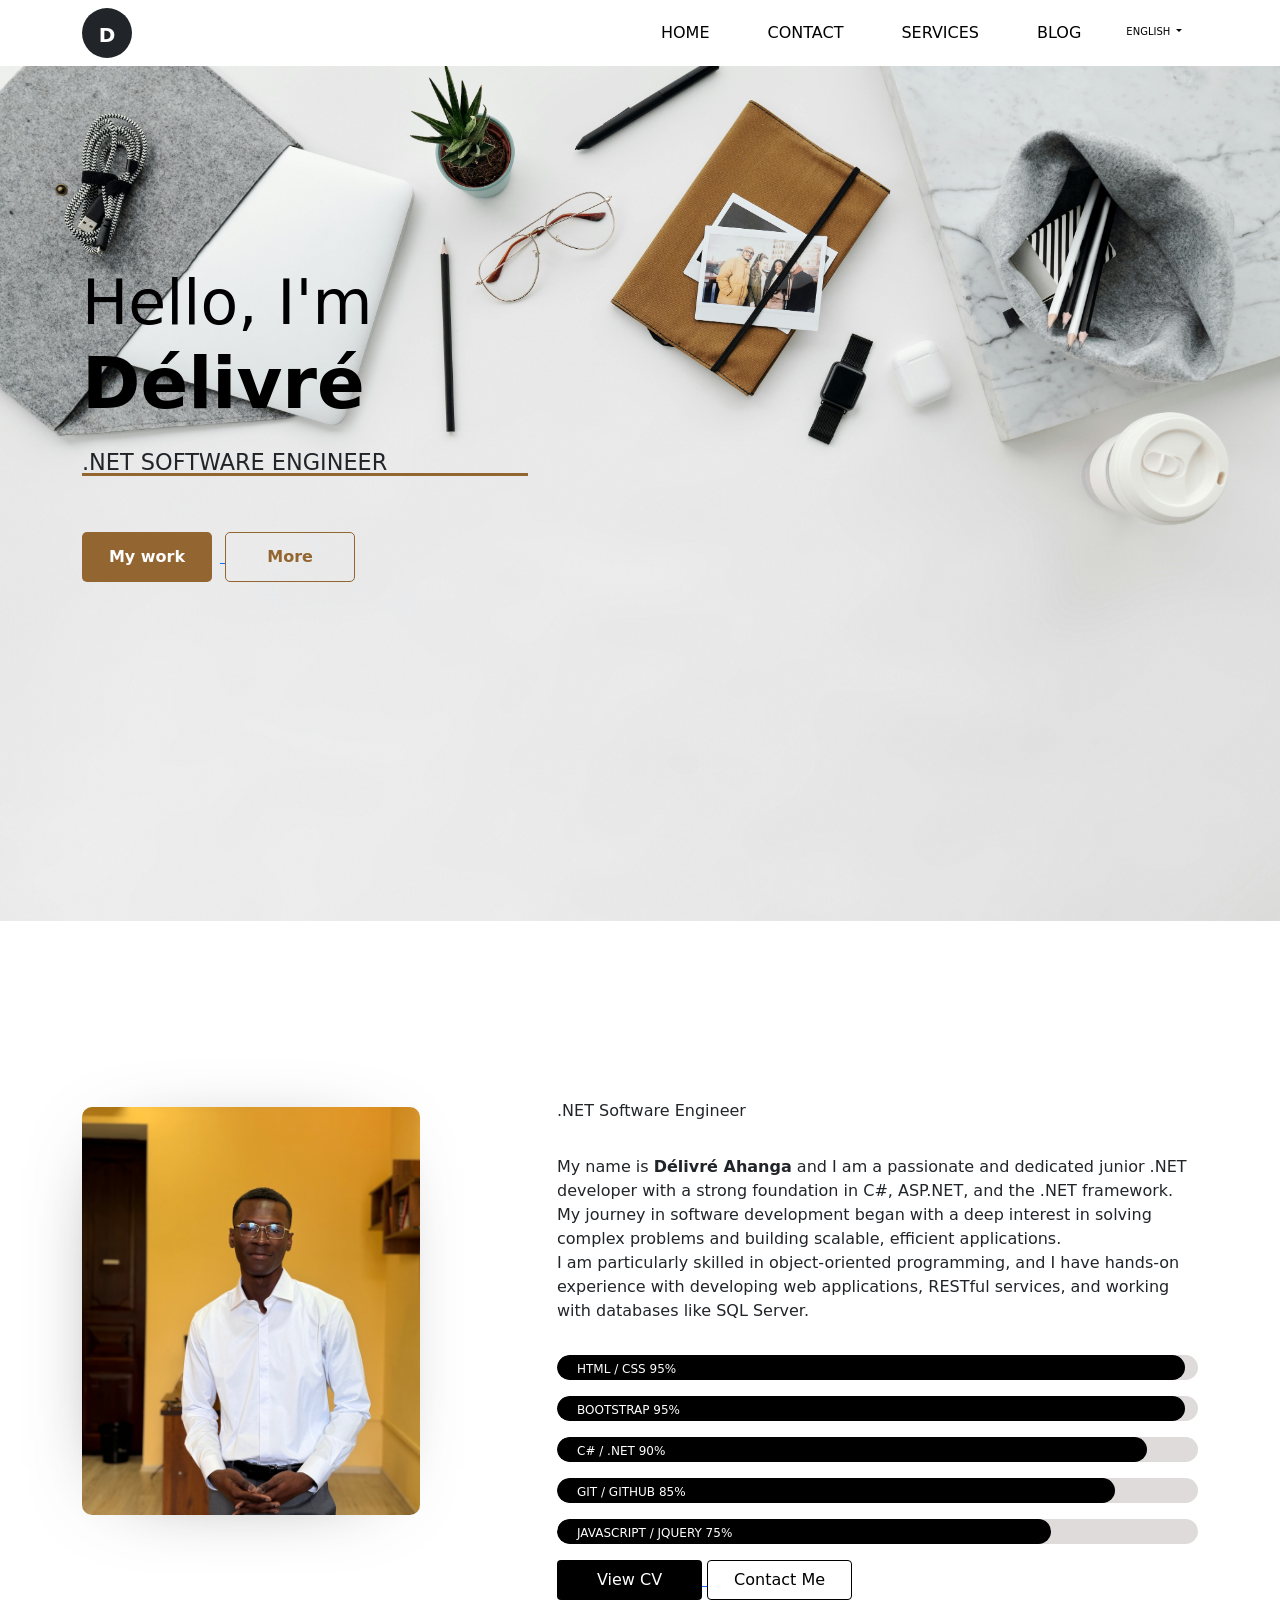
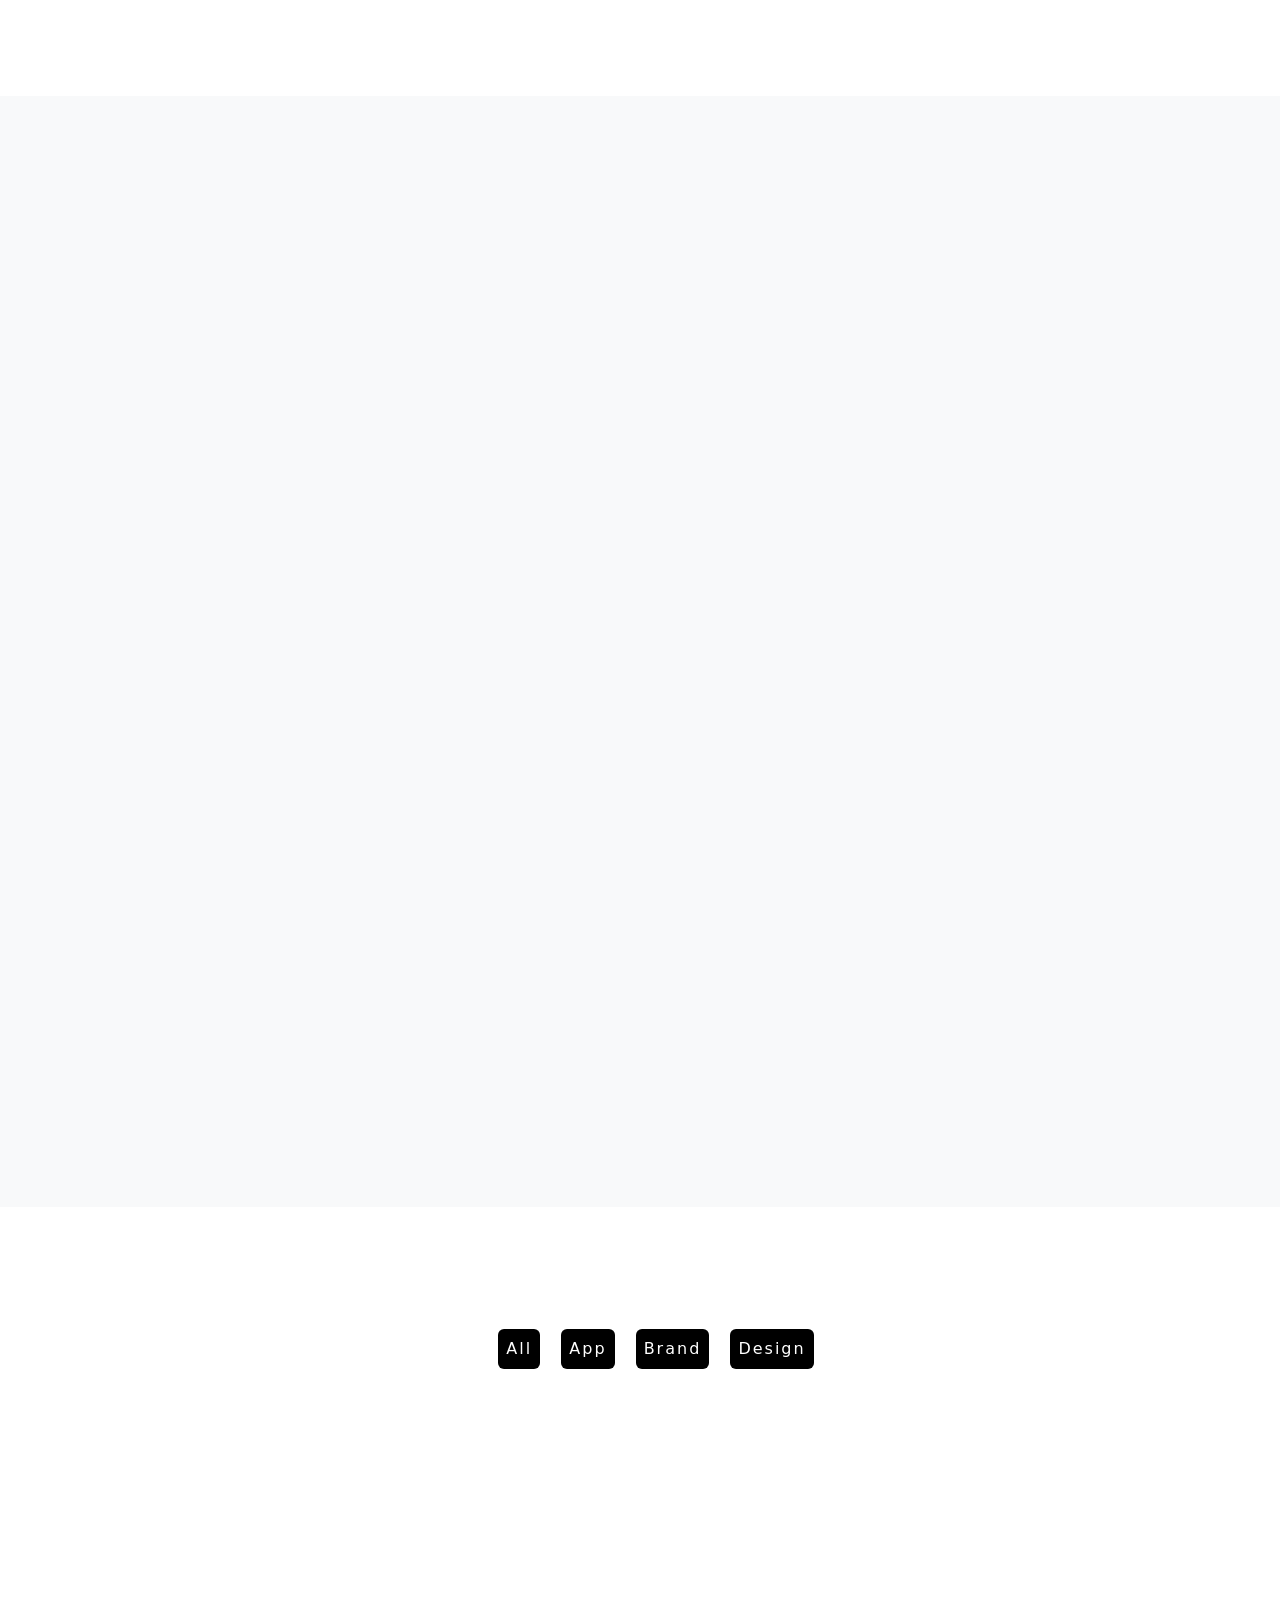
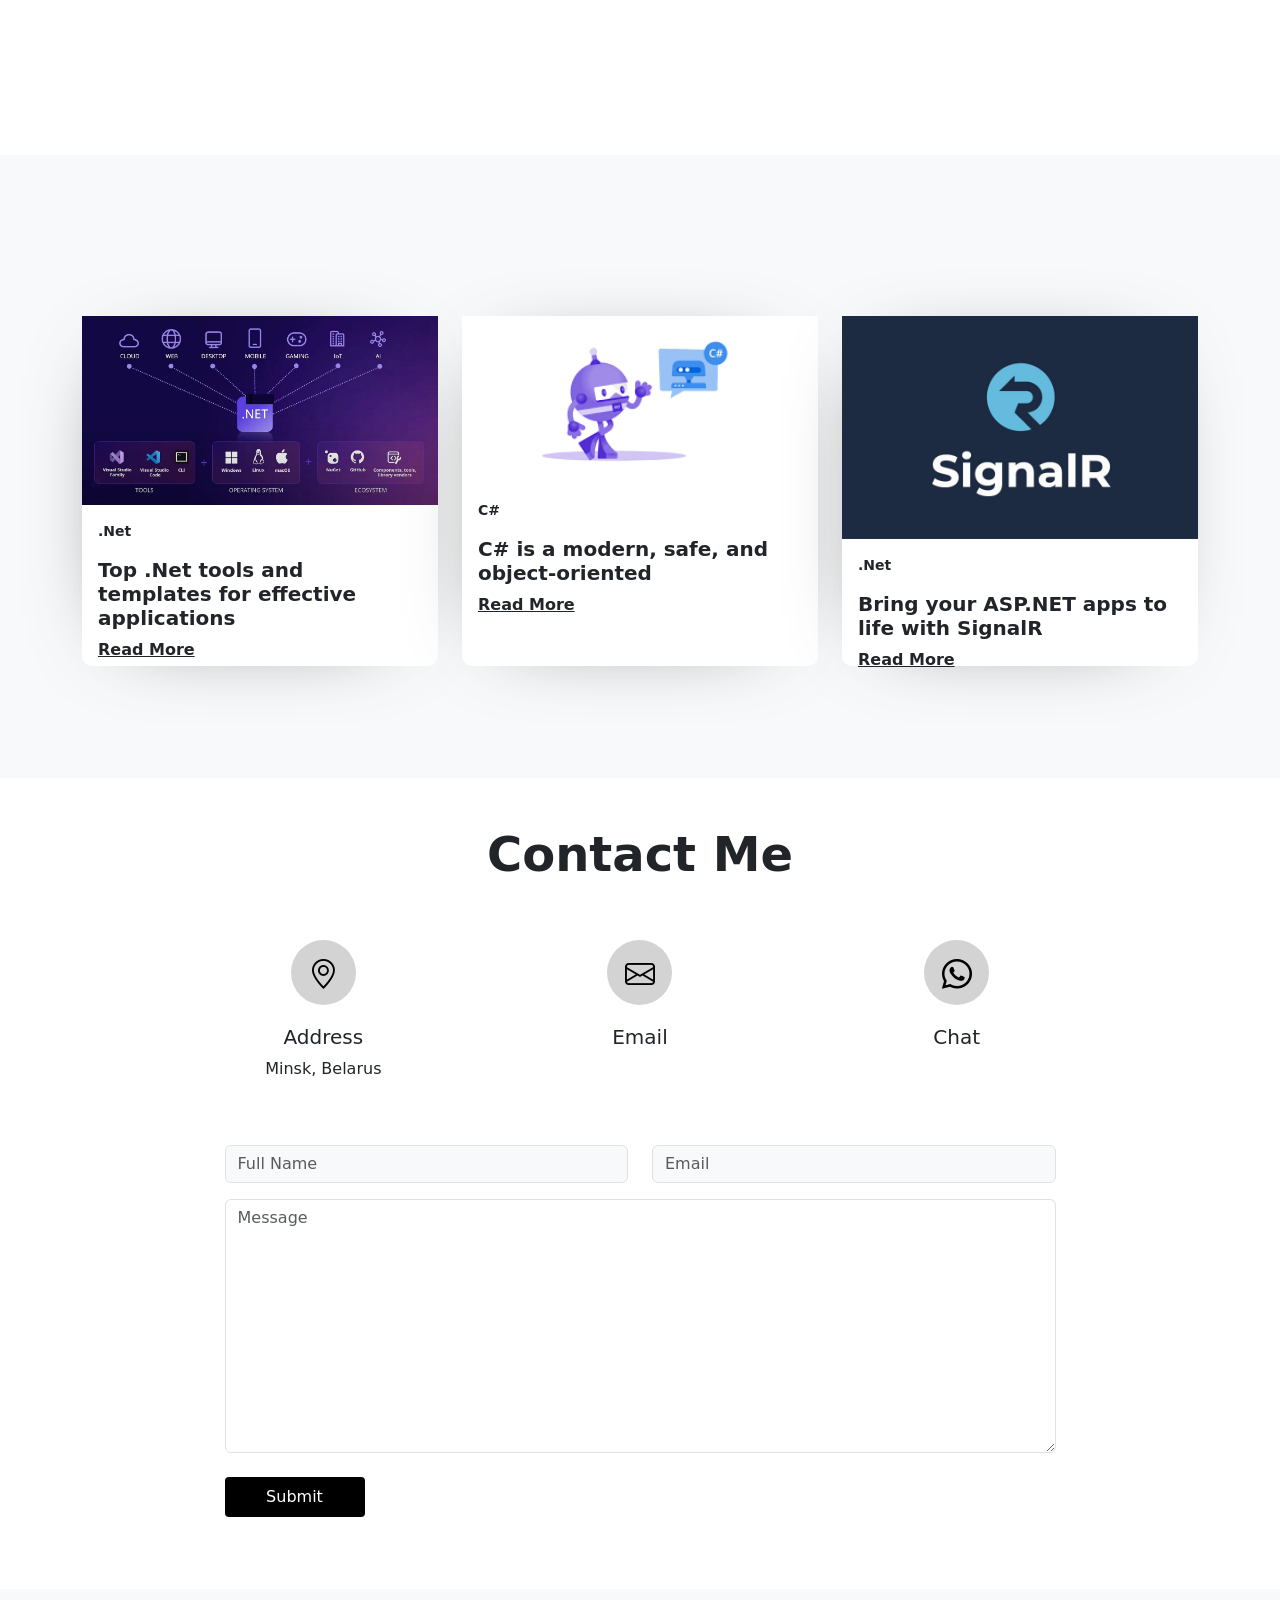
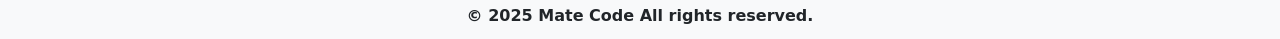
==== commit 5080cff8: "New Picture" ====
--- a/index.html
+++ b/index.html
@@ -44,6 +44,18 @@
             <a class="nav-link px-lg-4 rounded" href="#contactMe">Contact</a>
             <a class="nav-link px-lg-4 rounded" href="#services">Services</a>
             <a class="nav-link px-lg-4 rounded" href="#blog">Blog</a>
+            <li class="nav-link dropdown rounded-1" style="font-size: 10px; padding: 5px; margin:5px">
+              <a class="nav-link dropdown-toggle" href="#" id="navbarDropdownMenuLink" 
+               role="button" data-bs-toggle="dropdown" aria-expanded="false" 
+               style="font-size: 10px; padding:5px; margin: 1px;">
+                 English
+              </a>
+              <ul class="dropdown-menu" aria-labelledby="navbarDropdownMenuLink" style="font-size: 10px; padding: 3px; margin:3px">
+                <li class="nav-item" >
+                     <a class="dropdown-item" href="fr.html" style="font-size: 10px; padding:2px; margin: 2px;">French</a>
+                </li>
+              </ul>  
+            </li>
           </div>
         </div>
       </div>
@@ -85,7 +97,7 @@
   <div class="container py-5">
     <div class="row">
       <div class="col-lg-5" style=" object-fit:scale-down;">
-        <img src="delivre_photograph.jpg" data-aos="fade-right" data-aos-duration="1500"
+        <img src="Deliver.png" data-aos="fade-right" data-aos-duration="1500"
          class="img-fluid" style="text-align:center;" alt="">
       </div>
       <div class="col-lg-7 pt-3">
@@ -315,7 +327,7 @@
 
 <section class="blog bg-light py-5" id="blog">
   <div class="container">
-    <h1 class="text-center" data-aos="flip-left" data-aos-duration="1500">Our Blog</h1>
+    <h1 class="text-center" data-aos="flip-left" data-aos-duration="1500">My Blog</h1>
     <div class="row py-5">
       <div class="col-lg-4 mb-3" data-aos="fade-down-right" data-aos-duration="1000">
         <div class="card">
